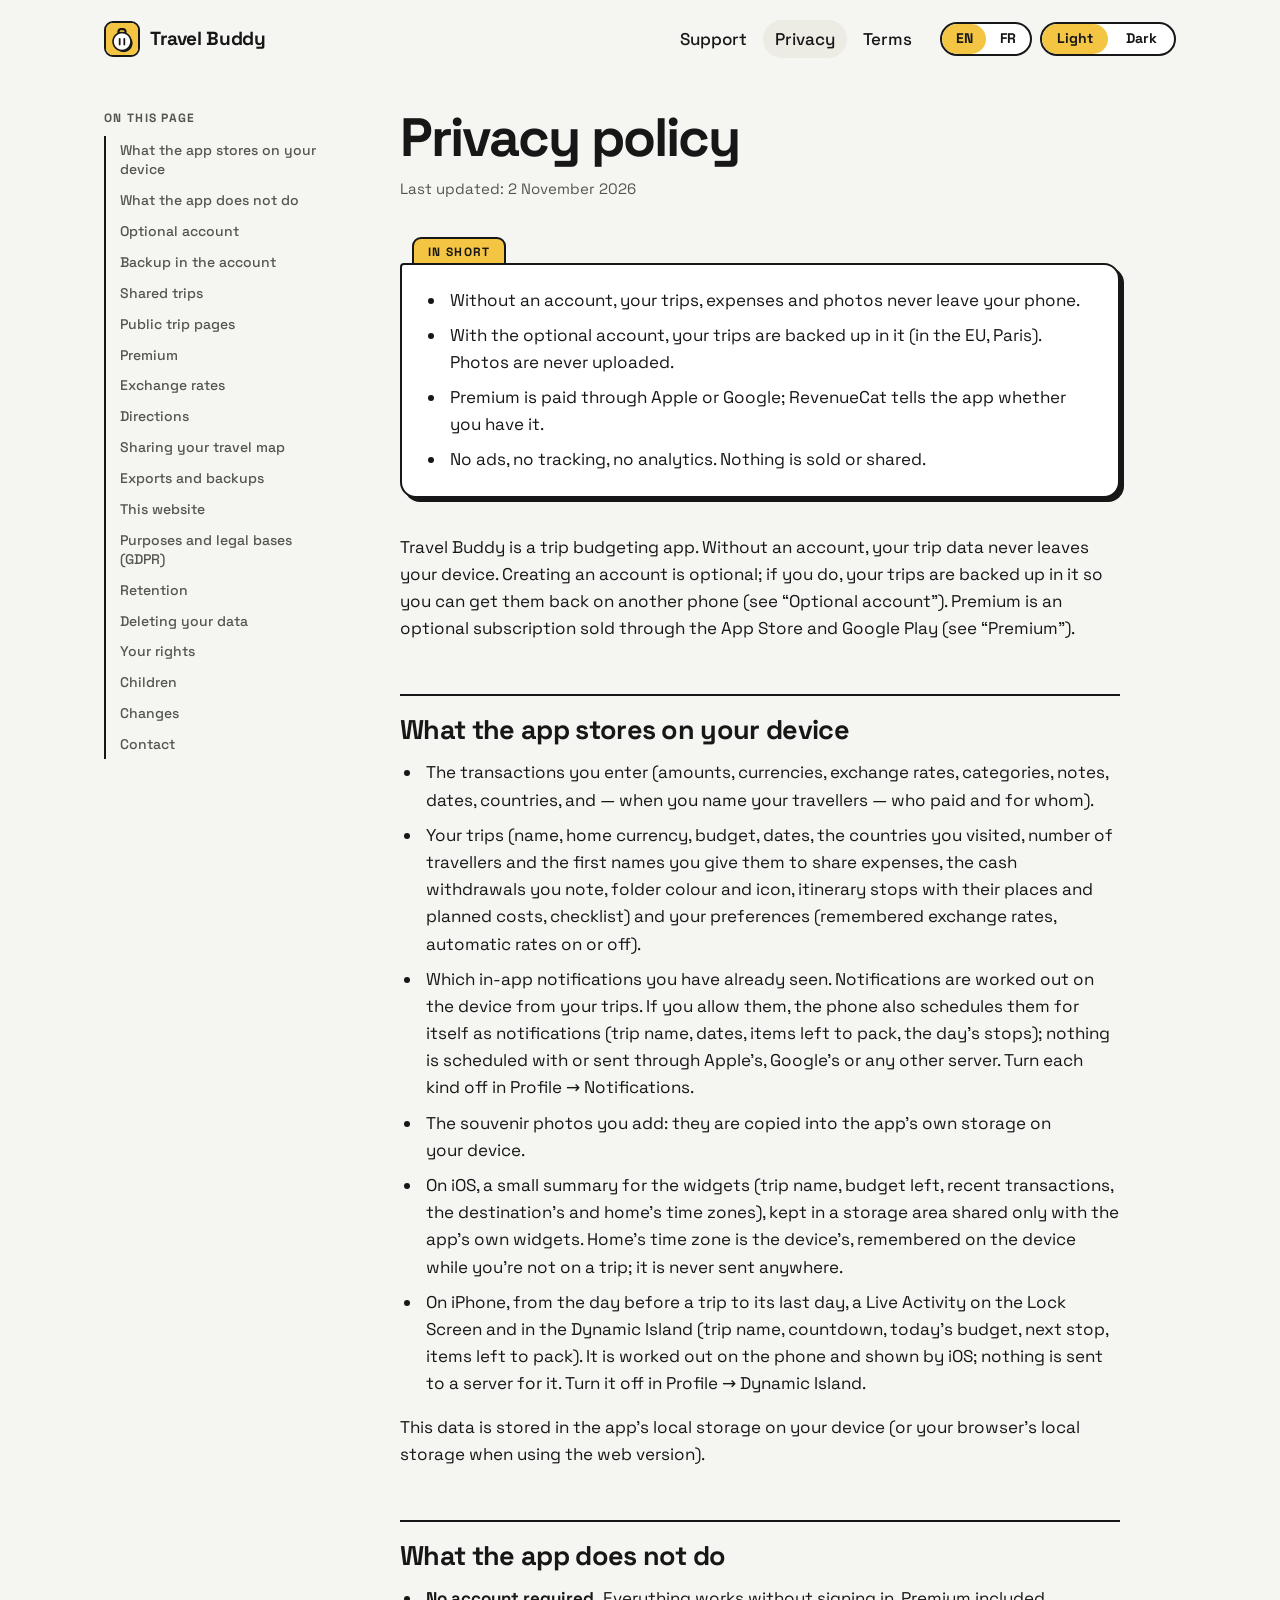
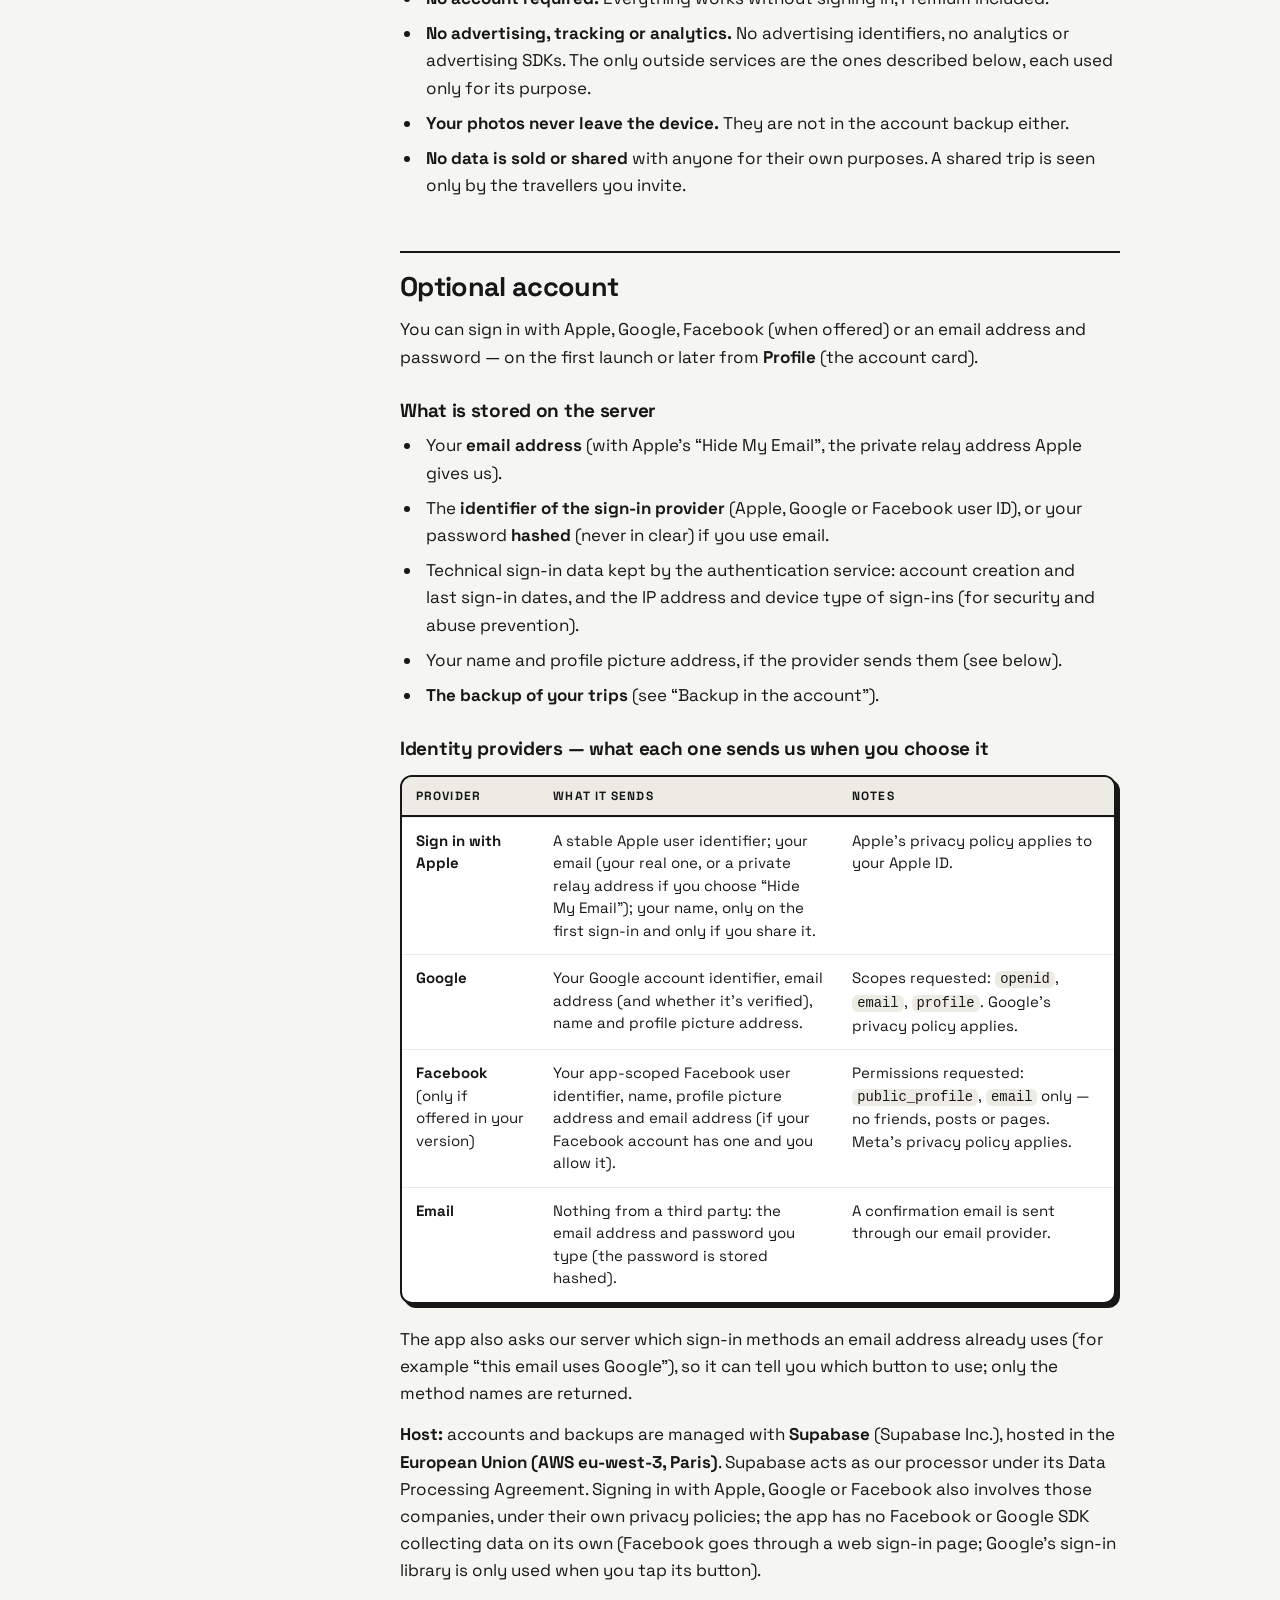
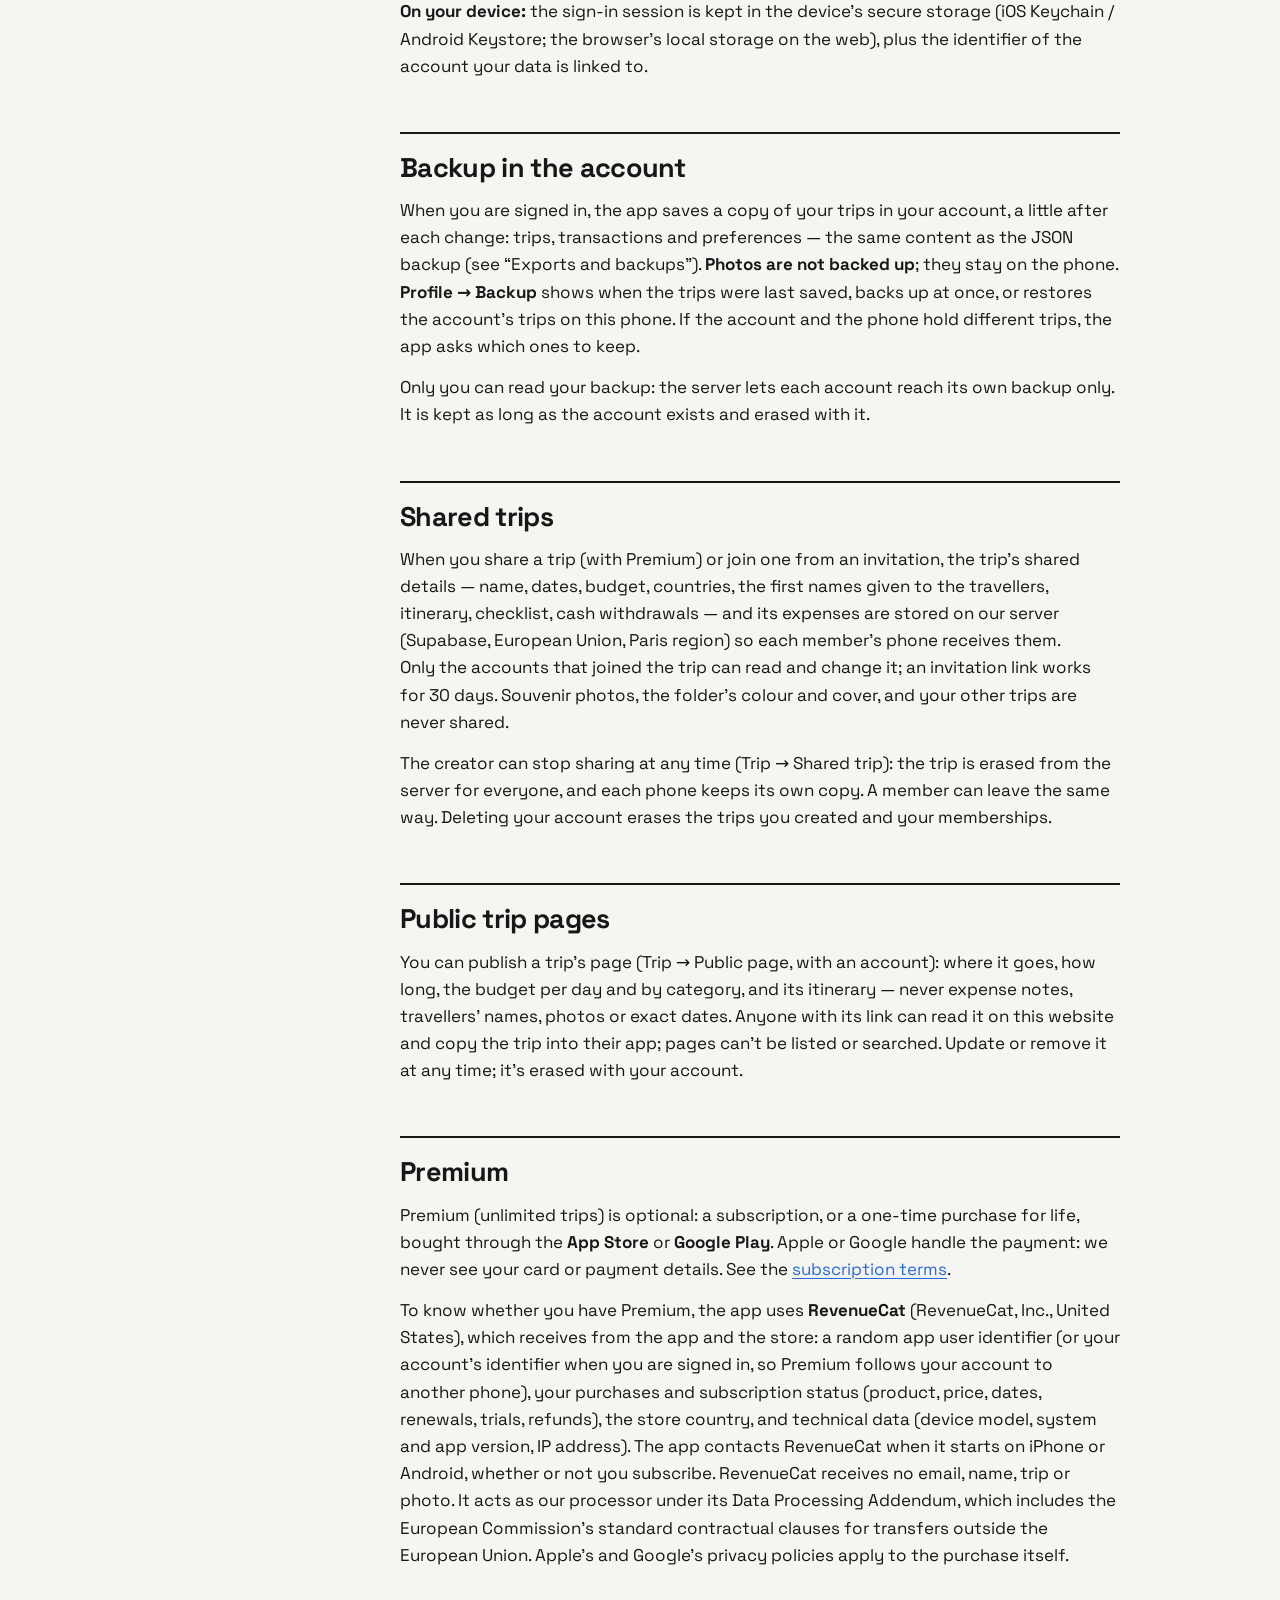
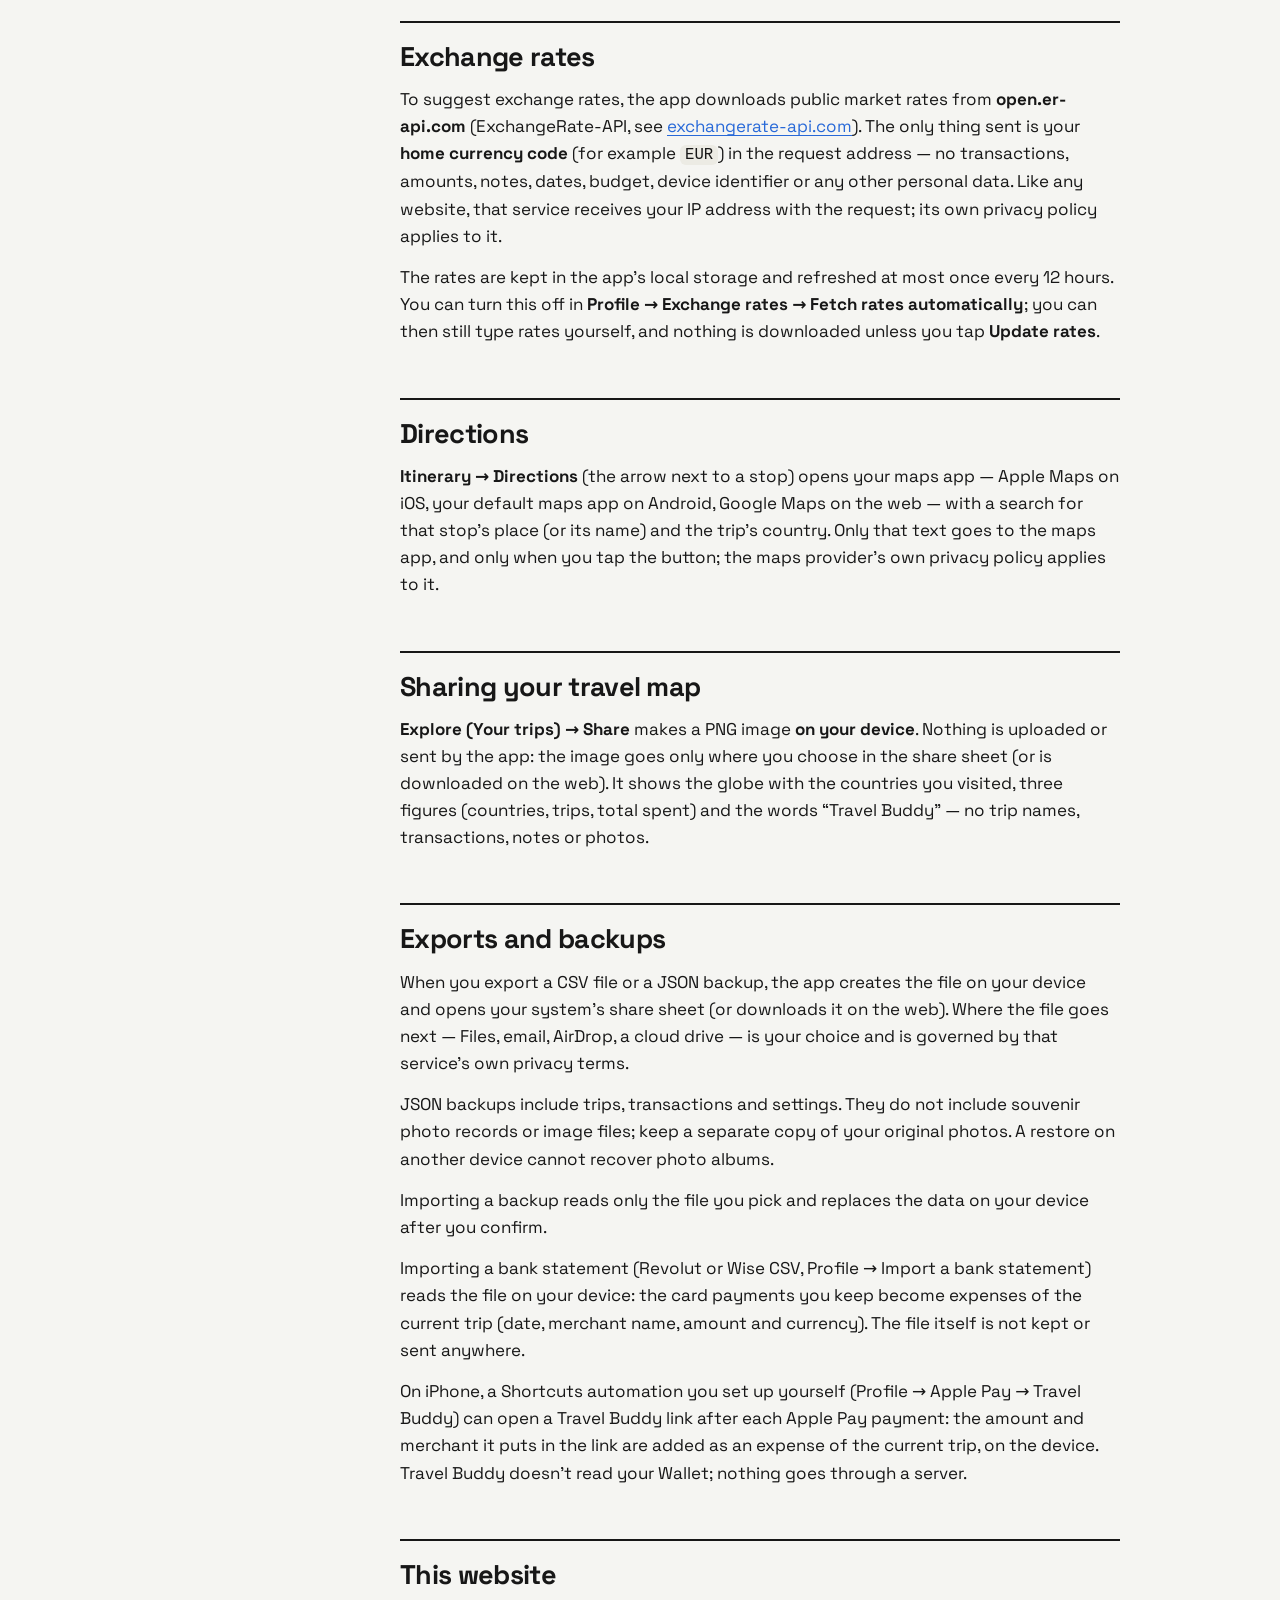
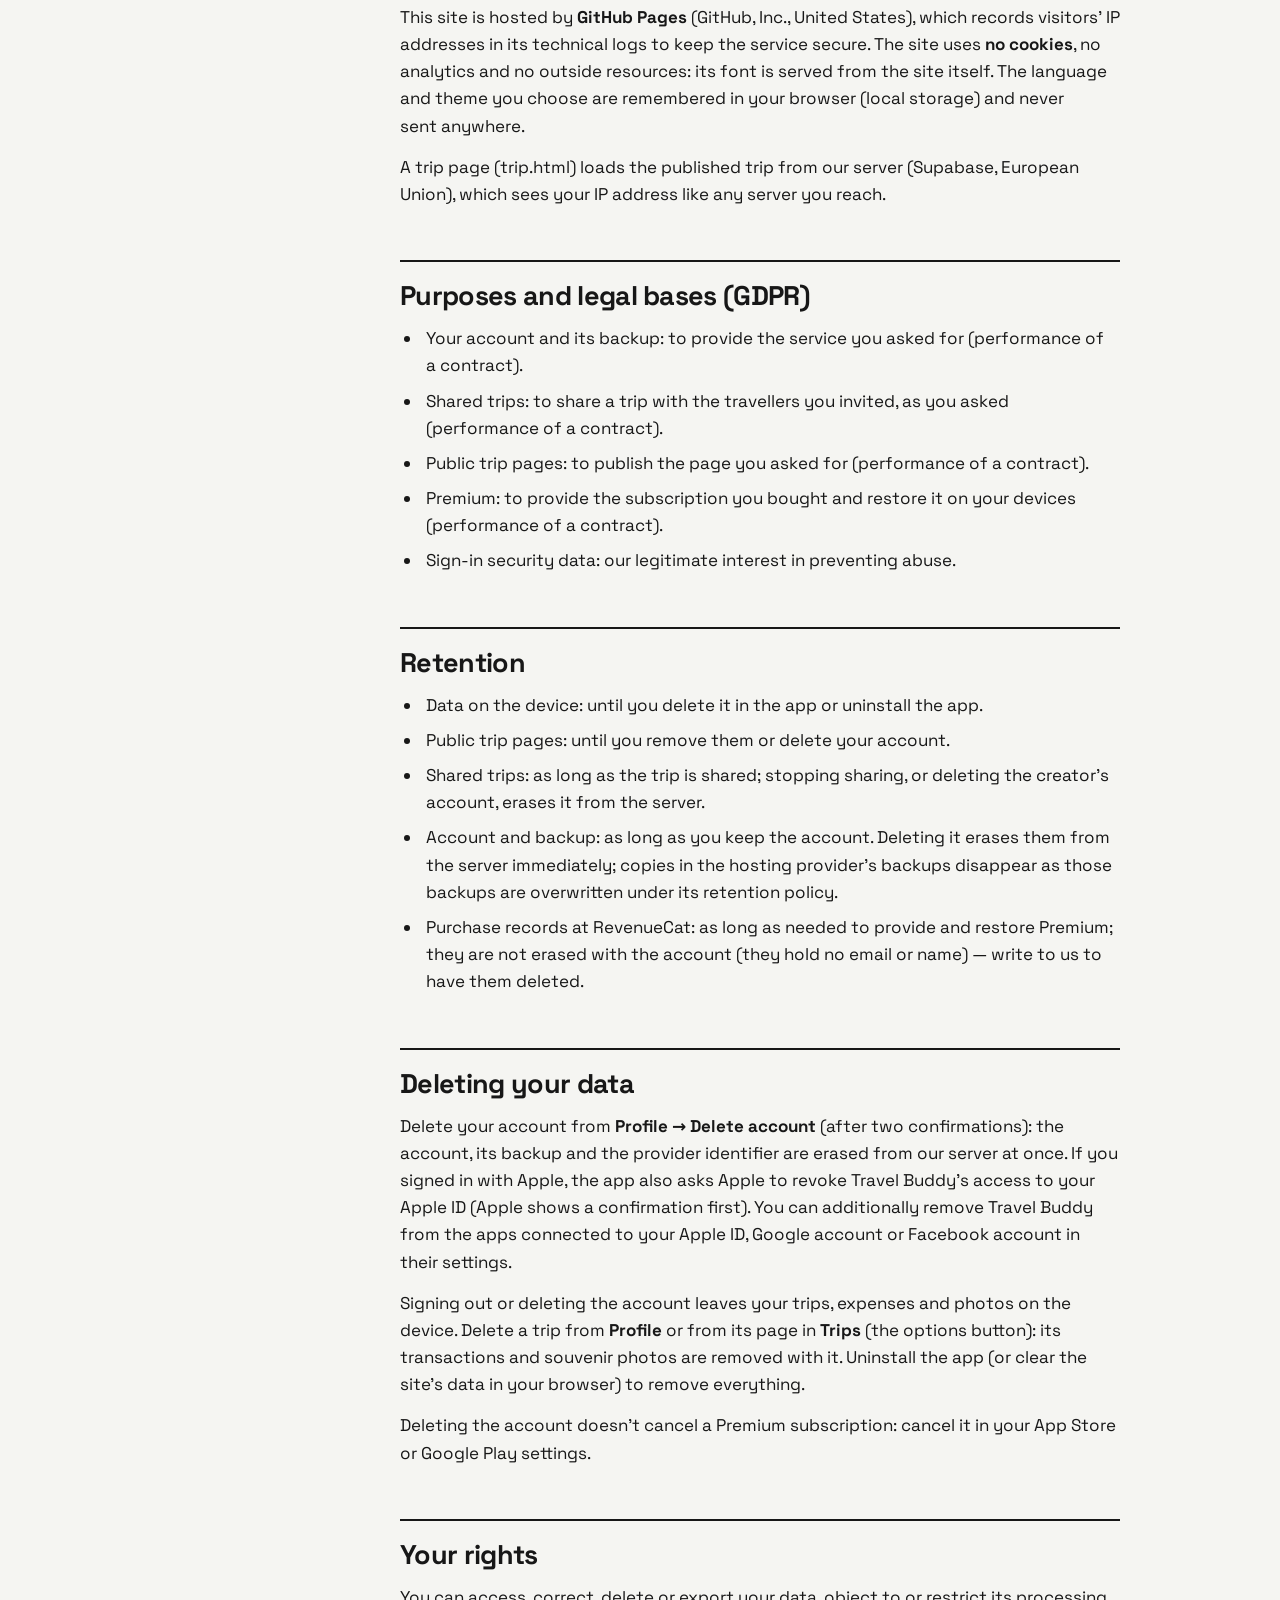
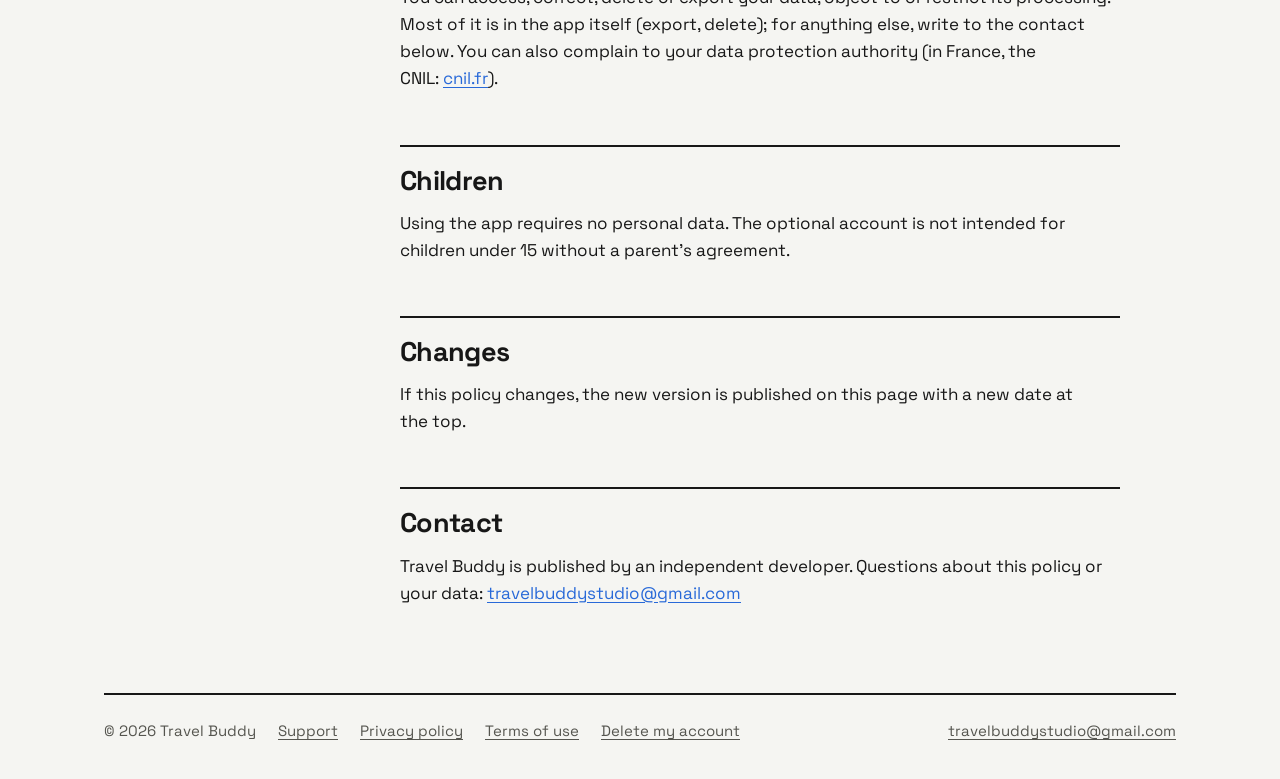
==== privacy.html @ 828b753a "Travel Buddy's public site Co-Authored-By: Claude Opus 5.5 <noreply@anthropic.com>" ====
<!doctype html>
<html lang="en" class="no-js" data-lang="en" data-title-en="Privacy policy — Travel Buddy" data-title-fr="Politique de confidentialité — Travel Buddy">
  <head>
    <meta charset="utf-8" />
    <meta name="viewport" content="width=device-width, initial-scale=1" />
    <title>Privacy policy — Travel Buddy</title>
    <meta name="description" content="What Travel Buddy stores, what leaves your phone and why, and how to delete it." />
    <link rel="icon" type="image/png" href="assets/favicon.png" />
    <link rel="apple-touch-icon" href="assets/apple-touch-icon.png" />
    <link rel="stylesheet" href="assets/site.css" />
    <link rel="stylesheet" href="assets/legal.css" />
    <script src="assets/prefs.js"></script>
  </head>
  <body>
    <div class="wrap">
      <header class="top">
        <a class="brand" href="./"><img src="assets/icon-256.png" alt="" /><span>Travel Buddy</span></a>
        <nav class="nav" aria-label="Site">
          <a href="support.html"><span lang="en">Support</span><span lang="fr">Aide</span></a>
          <a href="privacy.html" aria-current="page"><span lang="en">Privacy</span><span lang="fr">Confidentialité</span></a>
          <a href="terms.html"><span lang="en">Terms</span><span lang="fr">Conditions</span></a>
        </nav>
        <div class="switches">
          <span class="switch switch-lang" role="group" aria-label="Language / Langue">
            <span class="thumb" aria-hidden="true"></span>
            <button type="button" data-set-lang="en" aria-pressed="true">EN</button>
            <button type="button" data-set-lang="fr" aria-pressed="false">FR</button>
          </span>
          <span class="switch switch-theme" role="group" aria-label="Theme / Thème">
            <span class="thumb" aria-hidden="true"></span>
            <button type="button" data-set-theme="light" aria-pressed="true"><span lang="en">Light</span><span lang="fr">Clair</span></button>
            <button type="button" data-set-theme="dark" aria-pressed="false"><span lang="en">Dark</span><span lang="fr">Sombre</span></button>
          </span>
        </div>
      </header>

      <main class="legal">
        <details class="toc" open>
          <summary><span lang="en">ON THIS PAGE</span><span lang="fr">SUR CETTE PAGE</span></summary>
          <nav lang="en" aria-label="On this page">
            <a href="#what-the-app-stores-on-your-device">What the app stores on your device</a>
            <a href="#what-the-app-does-not-do">What the app does not do</a>
            <a href="#optional-account">Optional account</a>
            <a href="#backup-in-the-account">Backup in the account</a>
            <a href="#shared-trips">Shared trips</a>
            <a href="#public-trip-pages">Public trip pages</a>
            <a href="#premium">Premium</a>
            <a href="#exchange-rates">Exchange rates</a>
            <a href="#directions">Directions</a>
            <a href="#sharing-your-travel-map">Sharing your travel map</a>
            <a href="#exports-and-backups">Exports and backups</a>
            <a href="#this-website">This website</a>
            <a href="#purposes-and-legal-bases-gdpr">Purposes and legal bases (GDPR)</a>
            <a href="#retention">Retention</a>
            <a href="#deleting-your-data">Deleting your data</a>
            <a href="#your-rights">Your rights</a>
            <a href="#children">Children</a>
            <a href="#changes">Changes</a>
            <a href="#contact">Contact</a>
          </nav>
          <nav lang="fr" aria-label="Sur cette page">
            <a href="#ce-que-l-app-conserve-sur-votre-appareil">Ce que l'app conserve sur votre appareil</a>
            <a href="#ce-que-l-app-ne-fait-pas">Ce que l'app ne fait pas</a>
            <a href="#compte-facultatif">Compte facultatif</a>
            <a href="#sauvegarde-dans-le-compte">Sauvegarde dans le compte</a>
            <a href="#voyages-partages">Voyages partagés</a>
            <a href="#pages-de-voyage-publiques">Pages de voyage publiques</a>
            <a href="#premium-fr">Premium</a>
            <a href="#taux-de-change">Taux de change</a>
            <a href="#itineraire-dans-plans">Itinéraire dans Plans</a>
            <a href="#partager-votre-carte-de-voyages">Partager votre carte de voyages</a>
            <a href="#exports-et-sauvegardes">Exports et sauvegardes</a>
            <a href="#ce-site">Ce site</a>
            <a href="#finalites-et-bases-legales-rgpd">Finalités et bases légales (RGPD)</a>
            <a href="#durees-de-conservation">Durées de conservation</a>
            <a href="#supprimer-vos-donnees">Supprimer vos données</a>
            <a href="#vos-droits">Vos droits</a>
            <a href="#enfants">Enfants</a>
            <a href="#modifications">Modifications</a>
            <a href="#contact-fr">Contact</a>
          </nav>
        </details>
        <script>
          // Narrow screens: the contents start folded above the text.
          if (matchMedia('(max-width: 903px)').matches) document.querySelector('details.toc').open = false;
        </script>
        <div class="legal-body">
        <article lang="en">
          <h1>Privacy policy</h1>
          <p class="updated">Last updated: 2 November 2026</p>

          <div class="tabbed">
            <div class="tab">IN SHORT</div>
            <ul>
              <li>Without an account, your trips, expenses and photos never leave your phone.</li>
              <li>With the optional account, your trips are backed up in it (in the EU, Paris). Photos are never uploaded.</li>
              <li>Premium is paid through Apple or Google; RevenueCat tells the app whether you have it.</li>
              <li>No ads, no tracking, no analytics. Nothing is sold or shared.</li>
            </ul>
          </div>

          <p>Travel Buddy is a trip budgeting app. Without an account, your trip data never leaves your device. Creating an account is optional; if you do, your trips are backed up in it so you can get them back on another phone (see “Optional account”). Premium is an optional subscription sold through the App Store and Google Play (see “Premium”).</p>

          <h2 id="what-the-app-stores-on-your-device">What the app stores on your device</h2>
          <ul>
            <li>The transactions you enter (amounts, currencies, exchange rates, categories, notes, dates, countries, and — when you name your travellers — who paid and for whom).</li>
            <li>Your trips (name, home currency, budget, dates, the countries you visited, number of travellers and the first names you give them to share expenses, the cash withdrawals you note, folder colour and icon, itinerary stops with their places and planned costs, checklist) and your preferences (remembered exchange rates, automatic rates on or off).</li>
            <li>Which in-app notifications you have already seen. Notifications are worked out on the device from your trips. If you allow them, the phone also schedules them for itself as notifications (trip name, dates, items left to pack, the day’s stops); nothing is scheduled with or sent through Apple’s, Google’s or any other server. Turn each kind off in Profile → Notifications.</li>
            <li>The souvenir photos you add: they are copied into the app's own storage on your device.</li>
            <li>On iOS, a small summary for the widgets (trip name, budget left, recent transactions, the destination's and home's time zones), kept in a storage area shared only with the app's own widgets. Home's time zone is the device's, remembered on the device while you're not on a trip; it is never sent anywhere.</li>
            <li>On iPhone, from the day before a trip to its last day, a Live Activity on the Lock Screen and in the Dynamic Island (trip name, countdown, today’s budget, next stop, items left to pack). It is worked out on the phone and shown by iOS; nothing is sent to a server for it. Turn it off in Profile → Dynamic Island.</li>
          </ul>
          <p>This data is stored in the app's local storage on your device (or your browser's local storage when using the web version).</p>

          <h2 id="what-the-app-does-not-do">What the app does not do</h2>
          <ul>
            <li><strong>No account required.</strong> Everything works without signing in, Premium included.</li>
            <li><strong>No advertising, tracking or analytics.</strong> No advertising identifiers, no analytics or advertising SDKs. The only outside services are the ones described below, each used only for its purpose.</li>
            <li><strong>Your photos never leave the device.</strong> They are not in the account backup either.</li>
            <li><strong>No data is sold or shared</strong> with anyone for their own purposes. A shared trip is seen only by the travellers you invite.</li>
          </ul>

          <h2 id="optional-account">Optional account</h2>
          <p>You can sign in with Apple, Google, Facebook (when offered) or an email address and password — on the first launch or later from <strong>Profile</strong> (the account card).</p>
          <h3>What is stored on the server</h3>
          <ul>
            <li>Your <strong>email address</strong> (with Apple's “Hide My Email”, the private relay address Apple gives us).</li>
            <li>The <strong>identifier of the sign-in provider</strong> (Apple, Google or Facebook user ID), or your password <strong>hashed</strong> (never in clear) if you use email.</li>
            <li>Technical sign-in data kept by the authentication service: account creation and last sign-in dates, and the IP address and device type of sign-ins (for security and abuse prevention).</li>
            <li>Your name and profile picture address, if the provider sends them (see below).</li>
            <li><strong>The backup of your trips</strong> (see “Backup in the account”).</li>
          </ul>
          <h3>Identity providers — what each one sends us when you choose it</h3>
          <div class="table-scroll">
            <table>
              <thead>
                <tr><th>Provider</th><th>What it sends</th><th>Notes</th></tr>
              </thead>
              <tbody>
                <tr><td><strong>Sign in with Apple</strong></td><td>A stable Apple user identifier; your email (your real one, or a private relay address if you choose “Hide My Email”); your name, only on the first sign-in and only if you share it.</td><td>Apple's privacy policy applies to your Apple ID.</td></tr>
                <tr><td><strong>Google</strong></td><td>Your Google account identifier, email address (and whether it's verified), name and profile picture address.</td><td>Scopes requested: <code>openid</code>, <code>email</code>, <code>profile</code>. Google's privacy policy applies.</td></tr>
                <tr><td><strong>Facebook</strong> (only if offered in your version)</td><td>Your app-scoped Facebook user identifier, name, profile picture address and email address (if your Facebook account has one and you allow it).</td><td>Permissions requested: <code>public_profile</code>, <code>email</code> only — no friends, posts or pages. Meta's privacy policy applies.</td></tr>
                <tr><td><strong>Email</strong></td><td>Nothing from a third party: the email address and password you type (the password is stored hashed).</td><td>A confirmation email is sent through our email provider.</td></tr>
              </tbody>
            </table>
          </div>
          <p>The app also asks our server which sign-in methods an email address already uses (for example “this email uses Google”), so it can tell you which button to use; only the method names are returned.</p>
          <p><strong>Host:</strong> accounts and backups are managed with <strong>Supabase</strong> (Supabase Inc.), hosted in the <strong>European Union (AWS eu-west-3, Paris)</strong>. Supabase acts as our processor under its Data Processing Agreement. Signing in with Apple, Google or Facebook also involves those companies, under their own privacy policies; the app has no Facebook or Google SDK collecting data on its own (Facebook goes through a web sign-in page; Google's sign-in library is only used when you tap its button).</p>
          <p><strong>On your device:</strong> the sign-in session is kept in the device's secure storage (iOS Keychain / Android Keystore; the browser's local storage on the web), plus the identifier of the account your data is linked to.</p>

          <h2 id="backup-in-the-account">Backup in the account</h2>
          <p>When you are signed in, the app saves a copy of your trips in your account, a little after each change: trips, transactions and preferences — the same content as the JSON backup (see “Exports and backups”). <strong>Photos are not backed up</strong>; they stay on the phone. <strong>Profile → Backup</strong> shows when the trips were last saved, backs up at once, or restores the account's trips on this phone. If the account and the phone hold different trips, the app asks which ones to keep.</p>
          <p>Only you can read your backup: the server lets each account reach its own backup only. It is kept as long as the account exists and erased with it.</p>

          <h2 id="shared-trips">Shared trips</h2>
          <p>When you share a trip (with Premium) or join one from an invitation, the trip’s shared details — name, dates, budget, countries, the first names given to the travellers, itinerary, checklist, cash withdrawals — and its expenses are stored on our server (Supabase, European Union, Paris region) so each member’s phone receives them. Only the accounts that joined the trip can read and change it; an invitation link works for 30 days. Souvenir photos, the folder’s colour and cover, and your other trips are never shared.</p>
          <p>The creator can stop sharing at any time (Trip → Shared trip): the trip is erased from the server for everyone, and each phone keeps its own copy. A member can leave the same way. Deleting your account erases the trips you created and your memberships.</p>

          <h2 id="public-trip-pages">Public trip pages</h2>
          <p>You can publish a trip’s page (Trip → Public page, with an account): where it goes, how long, the budget per day and by category, and its itinerary — never expense notes, travellers’ names, photos or exact dates. Anyone with its link can read it on this website and copy the trip into their app; pages can’t be listed or searched. Update or remove it at any time; it’s erased with your account.</p>

          <h2 id="premium">Premium</h2>
          <p>Premium (unlimited trips) is optional: a subscription, or a one-time purchase for life, bought through the <strong>App Store</strong> or <strong>Google Play</strong>. Apple or Google handle the payment: we never see your card or payment details. See the <a href="terms.html">subscription terms</a>.</p>
          <p>To know whether you have Premium, the app uses <strong>RevenueCat</strong> (RevenueCat, Inc., United States), which receives from the app and the store: a random app user identifier (or your account's identifier when you are signed in, so Premium follows your account to another phone), your purchases and subscription status (product, price, dates, renewals, trials, refunds), the store country, and technical data (device model, system and app version, IP address). The app contacts RevenueCat when it starts on iPhone or Android, whether or not you subscribe. RevenueCat receives no email, name, trip or photo. It acts as our processor under its Data Processing Addendum, which includes the European Commission's standard contractual clauses for transfers outside the European Union. Apple's and Google's privacy policies apply to the purchase itself.</p>

          <h2 id="exchange-rates">Exchange rates</h2>
          <p>To suggest exchange rates, the app downloads public market rates from <strong>open.er-api.com</strong> (ExchangeRate-API, see <a href="https://www.exchangerate-api.com">exchangerate-api.com</a>). The only thing sent is your <strong>home currency code</strong> (for example <code>EUR</code>) in the request address — no transactions, amounts, notes, dates, budget, device identifier or any other personal data. Like any website, that service receives your IP address with the request; its own privacy policy applies to it.</p>
          <p>The rates are kept in the app's local storage and refreshed at most once every 12 hours. You can turn this off in <strong>Profile → Exchange rates → Fetch rates automatically</strong>; you can then still type rates yourself, and nothing is downloaded unless you tap <strong>Update rates</strong>.</p>

          <h2 id="directions">Directions</h2>
          <p><strong>Itinerary → Directions</strong> (the arrow next to a stop) opens your maps app — Apple Maps on iOS, your default maps app on Android, Google Maps on the web — with a search for that stop's place (or its name) and the trip's country. Only that text goes to the maps app, and only when you tap the button; the maps provider's own privacy policy applies to it.</p>

          <h2 id="sharing-your-travel-map">Sharing your travel map</h2>
          <p><strong>Explore (Your trips) → Share</strong> makes a PNG image <strong>on your device</strong>. Nothing is uploaded or sent by the app: the image goes only where you choose in the share sheet (or is downloaded on the web). It shows the globe with the countries you visited, three figures (countries, trips, total spent) and the words “Travel Buddy” — no trip names, transactions, notes or photos.</p>

          <h2 id="exports-and-backups">Exports and backups</h2>
          <p>When you export a CSV file or a JSON backup, the app creates the file on your device and opens your system's share sheet (or downloads it on the web). Where the file goes next — Files, email, AirDrop, a cloud drive — is your choice and is governed by that service's own privacy terms.</p>
          <p>JSON backups include trips, transactions and settings. They do not include souvenir photo records or image files; keep a separate copy of your original photos. A restore on another device cannot recover photo albums.</p>
          <p>Importing a backup reads only the file you pick and replaces the data on your device after you confirm.</p>
          <p>Importing a bank statement (Revolut or Wise CSV, Profile → Import a bank statement) reads the file on your device: the card payments you keep become expenses of the current trip (date, merchant name, amount and currency). The file itself is not kept or sent anywhere.</p>
          <p>On iPhone, a Shortcuts automation you set up yourself (Profile → Apple Pay → Travel Buddy) can open a Travel Buddy link after each Apple Pay payment: the amount and merchant it puts in the link are added as an expense of the current trip, on the device. Travel Buddy doesn’t read your Wallet; nothing goes through a server.</p>

          <h2 id="this-website">This website</h2>
          <p>This site is hosted by <strong>GitHub Pages</strong> (GitHub, Inc., United States), which records visitors’ IP addresses in its technical logs to keep the service secure. The site uses <strong>no cookies</strong>, no analytics and no outside resources: its font is served from the site itself. The language and theme you choose are remembered in your browser (local storage) and never sent anywhere.</p>
          <p>A trip page (trip.html) loads the published trip from our server (Supabase, European Union), which sees your IP address like any server you reach.</p>

          <h2 id="purposes-and-legal-bases-gdpr">Purposes and legal bases (GDPR)</h2>
          <ul>
            <li>Your account and its backup: to provide the service you asked for (performance of a contract).</li>
            <li>Shared trips: to share a trip with the travellers you invited, as you asked (performance of a contract).</li>
            <li>Public trip pages: to publish the page you asked for (performance of a contract).</li>
            <li>Premium: to provide the subscription you bought and restore it on your devices (performance of a contract).</li>
            <li>Sign-in security data: our legitimate interest in preventing abuse.</li>
          </ul>

          <h2 id="retention">Retention</h2>
          <ul>
            <li>Data on the device: until you delete it in the app or uninstall the app.</li>
            <li>Public trip pages: until you remove them or delete your account.</li>
            <li>Shared trips: as long as the trip is shared; stopping sharing, or deleting the creator’s account, erases it from the server.</li>
            <li>Account and backup: as long as you keep the account. Deleting it erases them from the server immediately; copies in the hosting provider's backups disappear as those backups are overwritten under its retention policy.</li>
            <li>Purchase records at RevenueCat: as long as needed to provide and restore Premium; they are not erased with the account (they hold no email or name) — write to us to have them deleted.</li>
          </ul>

          <h2 id="deleting-your-data">Deleting your data</h2>
          <p>Delete your account from <strong>Profile → Delete account</strong> (after two confirmations): the account, its backup and the provider identifier are erased from our server at once. If you signed in with Apple, the app also asks Apple to revoke Travel Buddy's access to your Apple ID (Apple shows a confirmation first). You can additionally remove Travel Buddy from the apps connected to your Apple ID, Google account or Facebook account in their settings.</p>
          <p>Signing out or deleting the account leaves your trips, expenses and photos on the device. Delete a trip from <strong>Profile</strong> or from its page in <strong>Trips</strong> (the options button): its transactions and souvenir photos are removed with it. Uninstall the app (or clear the site's data in your browser) to remove everything.</p>
          <p>Deleting the account doesn't cancel a Premium subscription: cancel it in your App Store or Google Play settings.</p>

          <h2 id="your-rights">Your rights</h2>
          <p>You can access, correct, delete or export your data, object to or restrict its processing. Most of it is in the app itself (export, delete); for anything else, write to the contact below. You can also complain to your data protection authority (in France, the CNIL: <a href="https://www.cnil.fr">cnil.fr</a>).</p>

          <h2 id="children">Children</h2>
          <p>Using the app requires no personal data. The optional account is not intended for children under 15 without a parent's agreement.</p>

          <h2 id="changes">Changes</h2>
          <p>If this policy changes, the new version is published on this page with a new date at the top.</p>

          <h2 id="contact">Contact</h2>
          <p>Travel Buddy is published by an independent developer. Questions about this policy or your data: <a href="mailto:travelbuddystudio@gmail.com">travelbuddystudio@gmail.com</a></p>
        </article>

        <article lang="fr">
          <h1>Politique de confidentialité</h1>
          <p class="updated">Dernière mise à jour : 2 novembre 2026</p>

          <div class="tabbed">
            <div class="tab">EN BREF</div>
            <ul>
              <li>Sans compte, vos voyages, dépenses et photos ne quittent jamais votre téléphone.</li>
              <li>Avec le compte facultatif, vos voyages y sont sauvegardés (dans l'UE, à Paris). Les photos ne sont jamais envoyées.</li>
              <li>Premium se paie via Apple ou Google ; RevenueCat indique à l'app si vous l'avez.</li>
              <li>Ni publicité, ni pistage, ni statistiques. Rien n'est vendu ni partagé.</li>
            </ul>
          </div>

          <p>Travel Buddy est une app de budget de voyage. Sans compte, les données de vos voyages ne quittent jamais votre appareil. Créer un compte est facultatif ; si vous le faites, vos voyages y sont sauvegardés pour que vous puissiez les retrouver sur un autre téléphone (voir « Compte facultatif »). Premium est un abonnement facultatif vendu sur l'App Store et Google Play (voir « Premium »).</p>

          <h2 id="ce-que-l-app-conserve-sur-votre-appareil">Ce que l'app conserve sur votre appareil</h2>
          <ul>
            <li>Les transactions que vous saisissez (montants, devises, taux de change, catégories, notes, dates, pays et — si vous nommez vos voyageurs — qui a payé et pour qui).</li>
            <li>Vos voyages (nom, devise de référence, budget, dates, pays visités, nombre de voyageurs et les prénoms que vous leur donnez pour partager les dépenses, les retraits d’espèces que vous notez, couleur et icône du dossier, étapes de l'itinéraire avec leurs lieux et coûts prévus, checklist) et vos préférences (taux de change mémorisés, taux automatiques activés ou non).</li>
            <li>Les notifications de l'app que vous avez déjà vues. Elles sont calculées sur l'appareil à partir de vos voyages. Si vous les autorisez, le téléphone les programme aussi lui-même en notifications (nom du voyage, dates, choses à emporter, étapes du jour) ; rien n'est programmé auprès des serveurs d'Apple, de Google ou d'un autre, ni envoyé par eux. Désactivez chaque type dans Profil → Notifications.</li>
            <li>Les photos souvenirs que vous ajoutez : elles sont copiées dans le stockage propre à l'app, sur votre appareil.</li>
            <li>Sur iOS, un petit résumé pour les widgets (nom du voyage, budget restant, dernières transactions, fuseaux horaires de la destination et de chez vous), gardé dans un espace partagé uniquement avec les widgets de l'app. Le fuseau de chez vous est celui de l'appareil, mémorisé sur l'appareil quand vous n'êtes pas en voyage ; il n'est jamais envoyé nulle part.</li>
            <li>Sur iPhone, de la veille d’un voyage à son dernier jour, une activité en direct sur l’écran verrouillé et dans la Dynamic Island (nom du voyage, compte à rebours, budget du jour, prochaine étape, choses à emporter). Elle est calculée sur le téléphone et affichée par iOS ; rien n’est envoyé à un serveur pour elle. Désactivez-la dans Profil → Dynamic Island.</li>
          </ul>
          <p>Ces données sont conservées dans le stockage local de l'app sur votre appareil (ou celui de votre navigateur avec la version web).</p>

          <h2 id="ce-que-l-app-ne-fait-pas">Ce que l'app ne fait pas</h2>
          <ul>
            <li><strong>Aucun compte n'est obligatoire.</strong> Tout fonctionne sans connexion, Premium compris.</li>
            <li><strong>Ni publicité, ni pistage, ni statistiques.</strong> Aucun identifiant publicitaire, aucun SDK de statistiques ou de publicité. Les seuls services extérieurs sont ceux décrits ci-dessous, chacun utilisé uniquement pour son objet.</li>
            <li><strong>Vos photos ne quittent jamais l'appareil.</strong> Elles ne sont pas non plus dans la sauvegarde du compte.</li>
            <li><strong>Aucune donnée n'est vendue ni partagée</strong> avec qui que ce soit pour ses propres fins. Un voyage partagé n’est vu que par les voyageurs que vous invitez.</li>
          </ul>

          <h2 id="compte-facultatif">Compte facultatif</h2>
          <p>Vous pouvez vous connecter avec Apple, Google, Facebook (quand il est proposé) ou une adresse e-mail et un mot de passe — au premier lancement ou plus tard depuis le <strong>Profil</strong> (la carte du compte).</p>
          <h3>Ce qui est conservé sur le serveur</h3>
          <ul>
            <li>Votre <strong>adresse e-mail</strong> (avec « Masquer mon adresse e-mail » d'Apple, l'adresse relais privée qu'Apple nous transmet).</li>
            <li>L'<strong>identifiant du fournisseur de connexion</strong> (identifiant Apple, Google ou Facebook), ou votre mot de passe <strong>haché</strong> (jamais en clair) si vous utilisez l'e-mail.</li>
            <li>Les données techniques de connexion gardées par le service d'authentification : dates de création du compte et de dernière connexion, adresse IP et type d'appareil des connexions (pour la sécurité et la prévention des abus).</li>
            <li>Votre nom et l'adresse de votre photo de profil, si le fournisseur les transmet (voir ci-dessous).</li>
            <li><strong>La sauvegarde de vos voyages</strong> (voir « Sauvegarde dans le compte »).</li>
          </ul>
          <h3>Fournisseurs d'identité — ce que chacun nous transmet quand vous le choisissez</h3>
          <div class="table-scroll">
            <table>
              <thead>
                <tr><th>Fournisseur</th><th>Ce qu'il transmet</th><th>Remarques</th></tr>
              </thead>
              <tbody>
                <tr><td><strong>Se connecter avec Apple</strong></td><td>Un identifiant Apple stable ; votre e-mail (le vrai, ou une adresse relais privée si vous choisissez « Masquer mon adresse e-mail ») ; votre nom, seulement à la première connexion et seulement si vous le partagez.</td><td>La politique de confidentialité d'Apple s'applique à votre identifiant Apple.</td></tr>
                <tr><td><strong>Google</strong></td><td>L'identifiant de votre compte Google, votre adresse e-mail (et si elle est vérifiée), votre nom et l'adresse de votre photo de profil.</td><td>Autorisations demandées : <code>openid</code>, <code>email</code>, <code>profile</code>. La politique de confidentialité de Google s'applique.</td></tr>
                <tr><td><strong>Facebook</strong> (seulement s'il est proposé dans votre version)</td><td>Votre identifiant Facebook propre à l'app, votre nom, l'adresse de votre photo de profil et votre adresse e-mail (si votre compte Facebook en a une et que vous l'autorisez).</td><td>Autorisations demandées : <code>public_profile</code> et <code>email</code> uniquement — ni amis, ni publications, ni pages. La politique de confidentialité de Meta s'applique.</td></tr>
                <tr><td><strong>E-mail</strong></td><td>Rien d'un tiers : l'adresse e-mail et le mot de passe que vous tapez (le mot de passe est conservé haché).</td><td>Un e-mail de confirmation est envoyé par notre prestataire d'e-mail.</td></tr>
              </tbody>
            </table>
          </div>
          <p>L'app demande aussi à notre serveur quelles méthodes de connexion une adresse e-mail utilise déjà (par exemple « cet e-mail utilise Google »), pour vous indiquer le bon bouton ; seuls les noms des méthodes sont renvoyés.</p>
          <p><strong>Hébergement :</strong> les comptes et les sauvegardes sont gérés avec <strong>Supabase</strong> (Supabase Inc.), hébergé dans l'<strong>Union européenne (AWS eu-west-3, Paris)</strong>. Supabase agit comme notre sous-traitant, selon son accord de traitement des données. Se connecter avec Apple, Google ou Facebook fait aussi intervenir ces sociétés, selon leurs propres politiques de confidentialité ; l'app n'intègre aucun SDK Facebook ou Google qui collecterait des données de lui-même (Facebook passe par une page de connexion web ; la bibliothèque de connexion Google ne sert que quand vous touchez son bouton).</p>
          <p><strong>Sur votre appareil :</strong> la session de connexion est gardée dans le stockage sécurisé de l'appareil (trousseau iOS / Android Keystore ; le stockage local du navigateur sur le web), ainsi que l'identifiant du compte auquel vos données sont liées.</p>

          <h2 id="sauvegarde-dans-le-compte">Sauvegarde dans le compte</h2>
          <p>Quand vous êtes connecté, l'app enregistre une copie de vos voyages dans votre compte, peu après chaque modification : voyages, transactions et préférences — le même contenu que la sauvegarde JSON (voir « Exports et sauvegardes »). <strong>Les photos ne sont pas sauvegardées</strong> ; elles restent sur le téléphone. <strong>Profil → Sauvegarde</strong> indique quand les voyages ont été enregistrés pour la dernière fois, sauvegarde tout de suite, ou restaure sur ce téléphone les voyages du compte. Si le compte et le téléphone ne contiennent pas les mêmes voyages, l'app vous demande lesquels garder.</p>
          <p>Vous seul pouvez lire votre sauvegarde : le serveur ne laisse chaque compte accéder qu'à la sienne. Elle est conservée tant que le compte existe et effacée avec lui.</p>

          <h2 id="voyages-partages">Voyages partagés</h2>
          <p>Quand vous partagez un voyage (avec Premium) ou en rejoignez un depuis une invitation, les informations partagées du voyage — nom, dates, budget, pays, prénoms donnés aux voyageurs, itinéraire, checklist, retraits d’espèces — et ses dépenses sont enregistrées sur notre serveur (Supabase, Union européenne, région de Paris) pour que le téléphone de chaque membre les reçoive. Seuls les comptes qui ont rejoint le voyage peuvent le lire et le modifier ; un lien d’invitation est valable 30 jours. Les photos souvenirs, la couleur et la couverture du dossier, et vos autres voyages ne sont jamais partagés.</p>
          <p>Le créateur peut arrêter le partage à tout moment (Voyage → Voyage partagé) : le voyage est effacé du serveur pour tout le monde, et chaque téléphone garde sa copie. Un membre peut le quitter de la même façon. Supprimer votre compte efface les voyages que vous avez créés et vos adhésions.</p>

          <h2 id="pages-de-voyage-publiques">Pages de voyage publiques</h2>
          <p>Vous pouvez publier la page d’un voyage (Voyage → Page web du voyage, avec un compte) : où il va, sa durée, le budget par jour et par catégorie, et son itinéraire — jamais les notes de dépenses, les prénoms des voyageurs, les photos ni les dates exactes. Toute personne qui a le lien peut la lire sur ce site et copier le voyage dans son app ; les pages ne peuvent être ni listées ni recherchées. Mettez-la à jour ou retirez-la à tout moment ; elle est effacée avec votre compte.</p>

          <h2 id="premium-fr">Premium</h2>
          <p>Premium (voyages sans limite) est facultatif : un abonnement, ou un achat unique à vie, acheté sur l'<strong>App Store</strong> ou <strong>Google Play</strong>. Apple ou Google gèrent le paiement : nous ne voyons jamais votre carte ni vos informations de paiement. Voir les <a href="terms.html">conditions de l'abonnement</a>.</p>
          <p>Pour savoir si vous avez Premium, l'app utilise <strong>RevenueCat</strong> (RevenueCat, Inc., États-Unis), qui reçoit de l'app et du store : un identifiant d'utilisateur aléatoire (ou l'identifiant de votre compte quand vous êtes connecté, pour que Premium suive votre compte sur un autre téléphone), vos achats et l'état de votre abonnement (produit, prix, dates, renouvellements, essais, remboursements), le pays du store et des données techniques (modèle d'appareil, version du système et de l'app, adresse IP). L'app contacte RevenueCat à son démarrage sur iPhone ou Android, que vous soyez abonné ou non. RevenueCat ne reçoit ni e-mail, ni nom, ni voyage, ni photo. Il agit comme notre sous-traitant, selon son avenant relatif au traitement des données, qui comprend les clauses contractuelles types de la Commission européenne pour les transferts hors de l'Union européenne. Les politiques de confidentialité d'Apple et de Google s'appliquent à l'achat lui-même.</p>

          <h2 id="taux-de-change">Taux de change</h2>
          <p>Pour proposer des taux de change, l'app télécharge les taux publics du marché depuis <strong>open.er-api.com</strong> (ExchangeRate-API, voir <a href="https://www.exchangerate-api.com">exchangerate-api.com</a>). La seule chose envoyée est le <strong>code de votre devise de référence</strong> (par exemple <code>EUR</code>) dans l'adresse de la requête — aucune transaction, aucun montant, note, date, budget, identifiant d'appareil ni autre donnée personnelle. Comme tout site web, ce service reçoit votre adresse IP avec la requête ; sa propre politique de confidentialité s'y applique.</p>
          <p>Les taux sont gardés dans le stockage local de l'app et mis à jour au plus une fois toutes les 12 heures. Vous pouvez désactiver cela dans <strong>Profil → Taux de change → Récupérer les taux automatiquement</strong> ; vous pouvez alors toujours taper les taux vous-même, et rien n'est téléchargé tant que vous ne touchez pas <strong>Mettre à jour les taux</strong>.</p>

          <h2 id="itineraire-dans-plans">Itinéraire dans Plans</h2>
          <p><strong>Itinéraire → Itinéraire vers</strong> (la flèche à côté d'une étape) ouvre votre app de cartes — Plans sur iOS, votre app de cartes par défaut sur Android, Google Maps sur le web — avec une recherche du lieu de cette étape (ou de son nom) et du pays du voyage. Seul ce texte part vers l'app de cartes, et seulement quand vous touchez le bouton ; la politique de confidentialité du fournisseur de cartes s'y applique.</p>

          <h2 id="partager-votre-carte-de-voyages">Partager votre carte de voyages</h2>
          <p><strong>Explorer (Vos voyages) → Partager</strong> crée une image PNG <strong>sur votre appareil</strong>. L'app n'envoie rien : l'image va seulement là où vous le choisissez dans la feuille de partage (ou est téléchargée sur le web). Elle montre le globe avec les pays visités, trois chiffres (pays, voyages, total dépensé) et les mots « Travel Buddy » — ni noms de voyages, ni transactions, ni notes, ni photos.</p>

          <h2 id="exports-et-sauvegardes">Exports et sauvegardes</h2>
          <p>Quand vous exportez un fichier CSV ou une sauvegarde JSON, l'app crée le fichier sur votre appareil et ouvre la feuille de partage du système (ou le télécharge sur le web). Là où le fichier va ensuite — Fichiers, e-mail, AirDrop, un cloud — relève de votre choix et des conditions de confidentialité de ce service.</p>
          <p>Les sauvegardes JSON contiennent les voyages, les transactions et les réglages. Elles ne contiennent ni les fiches des photos souvenirs ni les images ; gardez une copie séparée de vos photos originales. Une restauration sur un autre appareil ne peut pas récupérer les albums photo.</p>
          <p>Importer une sauvegarde ne lit que le fichier que vous choisissez et remplace les données de votre appareil après votre confirmation.</p>
          <p>Importer un relevé bancaire (CSV Revolut ou Wise, Profil → Importer un relevé bancaire) lit le fichier sur votre appareil : les paiements par carte que vous gardez deviennent des dépenses du voyage en cours (date, nom du commerçant, montant et devise). Le fichier lui-même n’est ni conservé ni envoyé.</p>
          <p>Sur iPhone, une automatisation Raccourcis que vous créez vous-même (Profil → Apple Pay → Travel Buddy) peut ouvrir un lien Travel Buddy après chaque paiement Apple Pay : le montant et le commerçant qu’elle met dans le lien sont ajoutés comme dépense du voyage en cours, sur l’appareil. Travel Buddy n’a pas accès à l’app Cartes (Wallet) ; rien ne passe par un serveur.</p>

          <h2 id="ce-site">Ce site</h2>
          <p>Ce site est hébergé par <strong>GitHub Pages</strong> (GitHub, Inc., États-Unis), qui enregistre l’adresse IP des visiteurs dans ses journaux techniques, pour la sécurité du service. Le site n’utilise <strong>aucun cookie</strong>, aucune statistique et aucune ressource extérieure : sa police est hébergée sur le site lui-même. La langue et le thème que vous choisissez sont gardés dans votre navigateur (stockage local) et ne sont envoyés nulle part.</p>
          <p>Une page de voyage (trip.html) charge le voyage publié depuis notre serveur (Supabase, Union européenne), qui voit votre adresse IP comme tout serveur que vous contactez.</p>

          <h2 id="finalites-et-bases-legales-rgpd">Finalités et bases légales (RGPD)</h2>
          <ul>
            <li>Votre compte et sa sauvegarde : fournir le service que vous avez demandé (exécution d'un contrat).</li>
            <li>Voyages partagés : partager un voyage avec les voyageurs que vous avez invités, comme vous l’avez demandé (exécution d’un contrat).</li>
            <li>Pages de voyage publiques : publier la page que vous avez demandée (exécution d’un contrat).</li>
            <li>Premium : fournir l'abonnement acheté et le rétablir sur vos appareils (exécution d'un contrat).</li>
            <li>Données de sécurité des connexions : notre intérêt légitime à prévenir les abus.</li>
          </ul>

          <h2 id="durees-de-conservation">Durées de conservation</h2>
          <ul>
            <li>Données sur l'appareil : jusqu'à ce que vous les supprimiez dans l'app ou désinstalliez l'app.</li>
            <li>Pages de voyage publiques : jusqu’à ce que vous les retiriez ou supprimiez votre compte.</li>
            <li>Voyages partagés : tant que le voyage est partagé ; arrêter le partage, ou supprimer le compte de son créateur, l’efface du serveur.</li>
            <li>Compte et sauvegarde : tant que vous gardez le compte. Le supprimer les efface aussitôt du serveur ; les copies dans les sauvegardes de l'hébergeur disparaissent à mesure que ces sauvegardes sont écrasées, selon sa politique de conservation.</li>
            <li>Historique d'achats chez RevenueCat : le temps nécessaire pour fournir et rétablir Premium ; il n'est pas effacé avec le compte (il ne contient ni e-mail ni nom) — écrivez-nous pour le faire supprimer.</li>
          </ul>

          <h2 id="supprimer-vos-donnees">Supprimer vos données</h2>
          <p>Supprimez votre compte depuis <strong>Profil → Supprimer le compte</strong> (après deux confirmations) : le compte, sa sauvegarde et l'identifiant du fournisseur sont aussitôt effacés de notre serveur. Si vous vous êtes connecté avec Apple, l'app demande aussi à Apple de retirer à Travel Buddy l'accès à votre identifiant Apple (Apple affiche d'abord une confirmation). Vous pouvez en plus retirer Travel Buddy des apps liées à votre identifiant Apple, à votre compte Google ou à votre compte Facebook, dans leurs réglages.</p>
          <p>Se déconnecter ou supprimer le compte laisse vos voyages, dépenses et photos sur l'appareil. Supprimez un voyage depuis le <strong>Profil</strong> ou depuis sa page dans <strong>Voyages</strong> (le bouton d'options) : ses transactions et photos souvenirs sont supprimées avec lui. Désinstallez l'app (ou effacez les données du site dans votre navigateur) pour tout supprimer.</p>
          <p>Supprimer le compte ne résilie pas un abonnement Premium : résiliez-le dans les réglages de l'App Store ou de Google Play.</p>

          <h2 id="vos-droits">Vos droits</h2>
          <p>Vous pouvez accéder à vos données, les rectifier, les supprimer ou les exporter, vous opposer à leur traitement ou le limiter. L'essentiel se fait dans l'app elle-même (export, suppression) ; pour le reste, écrivez à l'adresse ci-dessous. Vous pouvez aussi adresser une réclamation à votre autorité de protection des données (en France, la CNIL : <a href="https://www.cnil.fr">cnil.fr</a>).</p>

          <h2 id="enfants">Enfants</h2>
          <p>Utiliser l'app ne demande aucune donnée personnelle. Le compte facultatif n'est pas destiné aux enfants de moins de 15 ans sans l'accord d'un parent.</p>

          <h2 id="modifications">Modifications</h2>
          <p>Si cette politique change, la nouvelle version est publiée sur cette page avec une nouvelle date en haut.</p>

          <h2 id="contact-fr">Contact</h2>
          <p>Travel Buddy est publiée par un développeur indépendant. Pour toute question sur cette politique ou vos données : <a href="mailto:travelbuddystudio@gmail.com">travelbuddystudio@gmail.com</a></p>
        </article>
        </div>
      </main>

      <footer class="foot">
        <span>© 2026 Travel Buddy</span>
        <a href="support.html"><span lang="en">Support</span><span lang="fr">Aide</span></a>
        <a href="privacy.html"><span lang="en">Privacy policy</span><span lang="fr">Confidentialité</span></a>
        <a href="terms.html"><span lang="en">Terms of use</span><span lang="fr">Conditions</span></a>
        <a href="delete-account.html"><span lang="en">Delete my account</span><span lang="fr">Supprimer mon compte</span></a>
        <a class="mail" href="mailto:travelbuddystudio@gmail.com">travelbuddystudio@gmail.com</a>
      </footer>
    </div>
  </body>
</html>
---- assets/site.css ----
/* Travel Buddy's "boarding pass" look, as in the app (src/constants/theme.ts) and the site's Claude
   Design project: Space Grotesk, ink outlines, hard offset shadows and flat accent colours on a warm
   paper background. Shared by every page; the home page adds home.css. */

@font-face {
  font-family: 'Space Grotesk';
  src: url(fonts/space-grotesk-400.woff2) format('woff2');
  font-weight: 400;
  font-display: swap;
}
@font-face {
  font-family: 'Space Grotesk';
  src: url(fonts/space-grotesk-500.woff2) format('woff2');
  font-weight: 500;
  font-display: swap;
}
@font-face {
  font-family: 'Space Grotesk';
  src: url(fonts/space-grotesk-700.woff2) format('woff2');
  font-weight: 700;
  font-display: swap;
}

/* Light by default; dark from the header's switch (data-theme), or from the system without JavaScript. */
:root {
  color-scheme: light;
  --paper: #f5f5f2;
  --card: #ffffff;
  --ink: #171717;
  --text: #171717;
  --text-2: #55554f;
  --accent: #2869d8;
  --muted: #ecebe4;
  --stripe: #ecebe4;
  --stripe-alt: #f7f7f3;
  --yellow: #f4c542;
  --blue: #2869d8;
  --green: #22c58b;
  --orange: #f06a24;
  --pink: #e66a91;
  --on-color: #171717;
  --travel: cubic-bezier(0.3, 0.7, 0.3, 1);
  --arrive: cubic-bezier(0.34, 1.56, 0.64, 1);
}

@media (prefers-color-scheme: dark) {
  :root:not([data-theme='light']) {
    color-scheme: dark;
    --paper: #141413;
    --card: #1f1f1d;
    --ink: #eceae0;
    --text: #f2f1ea;
    --text-2: #a8a79e;
    --accent: #7fa6f2;
    --muted: #2a2a27;
    --stripe: #272725;
    --stripe-alt: #1f1f1d;
  }
}

:root[data-theme='dark'] {
  color-scheme: dark;
  --paper: #141413;
  --card: #1f1f1d;
  --ink: #eceae0;
  --text: #f2f1ea;
  --text-2: #a8a79e;
  --accent: #7fa6f2;
  --muted: #2a2a27;
  --stripe: #272725;
  --stripe-alt: #1f1f1d;
}

* {
  box-sizing: border-box;
}

html {
  -webkit-text-size-adjust: 100%;
}

body {
  margin: 0;
  background: var(--paper);
  color: var(--text);
  font: 400 17px/1.55 'Space Grotesk', system-ui, -apple-system, 'Segoe UI', sans-serif;
  overflow-x: clip;
  transition: background-color 260ms var(--travel);
}

/* Only the chosen language shows; without JavaScript, English. */
html[data-lang='en'] body [lang='fr'],
html[data-lang='fr'] body [lang='en'] {
  display: none !important;
}

a {
  color: var(--accent);
  text-underline-offset: 3px;
}

a:hover {
  color: var(--text);
}

h1,
h2,
h3 {
  line-height: 1.15;
  letter-spacing: -0.02em;
}

.wrap {
  max-width: 1120px;
  margin: 0 auto;
  padding: 0 24px;
}

/* Header */

.top {
  display: flex;
  align-items: center;
  gap: 12px 16px;
  padding: 20px 0;
  flex-wrap: wrap;
}

.brand {
  display: flex;
  align-items: center;
  gap: 10px;
  color: var(--text);
  text-decoration: none;
  font-weight: 700;
  font-size: 19px;
  letter-spacing: -0.02em;
  margin-right: auto;
}

.brand:hover {
  color: var(--text);
}

.brand img {
  display: block;
  width: 36px;
  height: 36px;
  border-radius: 9px;
  border: 2px solid var(--ink);
}

.nav {
  display: flex;
  align-items: center;
  gap: 4px;
  flex-wrap: wrap;
}

.nav a {
  color: var(--text);
  text-decoration: none;
  font-weight: 500;
  padding: 6px 12px;
  border-radius: 999px;
}

.nav a:hover,
.nav a[aria-current='page'] {
  background: var(--muted);
}

.switches {
  display: flex;
  gap: 8px;
  align-items: center;
}

.no-js .switches {
  display: none;
}

/* A two-option pill whose yellow thumb glides to the chosen side. */
.switch {
  position: relative;
  display: inline-flex;
  border: 2px solid var(--ink);
  border-radius: 999px;
  overflow: hidden;
  background: var(--card);
}

.switch .thumb {
  position: absolute;
  top: 0;
  bottom: 0;
  left: 0;
  width: 50%;
  background: var(--yellow);
  border-radius: 999px;
  transition: transform 340ms var(--arrive);
}

[data-lang='fr'] .switch-lang .thumb,
[data-theme='dark'] .switch-theme .thumb {
  transform: translateX(100%);
}

.switch button {
  position: relative;
  width: 44px;
  font: inherit;
  font-size: 14px;
  font-weight: 700;
  color: var(--text);
  background: transparent;
  border: 0;
  padding: 4px 0;
  cursor: pointer;
  transition: color 180ms;
}

.switch-theme button {
  width: 66px;
}

/* From the attributes prefs.js sets in <head>, so the first paint is already right (no fade in). */
[data-lang='en'] .switch [data-set-lang='en'],
[data-lang='fr'] .switch [data-set-lang='fr'],
[data-theme='light'] .switch [data-set-theme='light'],
[data-theme='dark'] .switch [data-set-theme='dark'] {
  color: var(--on-color);
}

/* Footer */

.foot {
  margin-top: 72px;
  padding: 24px 0 40px;
  border-top: 2px solid var(--ink);
  color: var(--text-2);
  font-size: 15px;
  display: flex;
  flex-wrap: wrap;
  gap: 8px 22px;
  align-items: center;
}

.foot a {
  color: var(--text-2);
}

.foot a:hover {
  color: var(--text);
}

.foot .mail {
  margin-left: auto;
}

/* Lifted objects: a fixed ink floor (::before) under a face that can move off it. */

.slab {
  position: relative;
  --r: 16px;
  --o: 4px;
}

.slab::before {
  content: '';
  position: absolute;
  inset: 0;
  transform: translate(var(--o), var(--o));
  background: var(--ink);
  border-radius: var(--r);
}

.face {
  position: relative;
  height: 100%;
  background: var(--card);
  border: 2px solid var(--ink);
  border-radius: var(--r);
}

/* A ticket's perforation, with a punched hole at each end (.notch-l/.notch-r). */

.perf {
  position: relative;
  height: 0;
}

.perf::before {
  content: '';
  position: absolute;
  left: 0;
  right: 0;
  top: -1.5px;
  border-top: 2.5px dashed var(--ink);
}

.notch {
  position: absolute;
  top: -13px;
  width: 22px;
  height: 22px;
  border-radius: 11px;
  border: 2.5px solid var(--ink);
  background: var(--paper);
}

.perf .notch-l {
  left: -14px;
}

.perf .notch-r {
  right: -14px;
}

/* Accent fills */

.yellow {
  background: var(--yellow);
}
.green {
  background: var(--green);
}
.blue {
  background: var(--blue);
}
.orange {
  background: var(--orange);
}
.pink {
  background: var(--pink);
}

@media (max-width: 640px) {
  .wrap {
    padding: 0 16px;
  }

  /* Logo and switches stay on the first rows, the links get their own row below. */
  .nav {
    order: 3;
    width: 100%;
    margin-left: -12px;
  }

  .foot .mail {
    margin-left: 0;
  }
}

@media (prefers-reduced-motion: reduce) {
  *,
  *::before,
  *::after {
    transition-duration: 0s !important;
    animation-duration: 0s !important;
  }
}
---- assets/legal.css ----
/* Privacy and terms (Claude Design, Privacy.dc.html / Terms.dc.html): the contents beside the text,
   the summary as a folder card, each section under an ink rule. */

html {
  scroll-behavior: smooth;
}

@media (prefers-reduced-motion: reduce) {
  html {
    scroll-behavior: auto;
  }
}

.legal {
  display: flex;
  flex-wrap: wrap;
  gap: 24px 64px;
  padding: 32px 0 0;
  align-items: flex-start;
  line-height: 1.6;
}

.toc {
  flex: 0 1 232px;
  position: sticky;
  top: 24px;
  max-height: calc(100vh - 48px);
  overflow: auto;
  padding-bottom: 8px;
}

.toc summary {
  list-style: none;
  font-size: 12px;
  line-height: 16px;
  font-weight: 700;
  letter-spacing: 1.3px;
  color: var(--text-2);
  margin-bottom: 10px;
  pointer-events: none;
}

.toc summary::-webkit-details-marker {
  display: none;
}

.toc nav {
  display: grid;
  gap: 2px;
  border-left: 2px solid var(--ink);
}

.toc a {
  display: block;
  padding: 5px 0 5px 14px;
  color: var(--text-2);
  text-decoration: none;
  font-size: 14px;
  line-height: 1.35;
  font-weight: 500;
}

.toc a:hover {
  color: var(--text);
}

.legal-body {
  flex: 1 1 560px;
  max-width: 720px;
  min-width: 0;
}

.legal h1 {
  font-size: clamp(36px, 4.6vw, 54px);
  line-height: 1.04;
  letter-spacing: -0.035em;
  font-weight: 700;
  margin: 0 0 10px;
  text-wrap: balance;
}

.legal .updated {
  margin: 0 0 36px;
  color: var(--text-2);
  font-size: 15px;
}

.legal h2 {
  font-size: 27px;
  line-height: 1.15;
  letter-spacing: -0.025em;
  font-weight: 700;
  margin: 52px 0 14px;
  scroll-margin-top: 24px;
  padding-top: 18px;
  border-top: 2px solid var(--ink);
}

.legal h3 {
  font-size: 19px;
  line-height: 1.25;
  letter-spacing: -0.015em;
  margin: 28px 0 10px;
}

.legal article p {
  margin: 0 0 14px;
  text-wrap: pretty;
}

.legal article ul {
  margin: 0 0 16px;
  padding-left: 22px;
  display: grid;
  gap: 8px;
}

.legal article li {
  text-wrap: pretty;
  padding-left: 4px;
}

/* The summary: a folder with a yellow tab, on its ink floor. */
.tabbed {
  position: relative;
  margin: 0 0 36px;
  padding-top: 26px;
}

.tabbed .tab {
  position: absolute;
  top: 0;
  left: 12px;
  padding: 5px 14px 14px;
  background: var(--yellow);
  color: var(--on-color);
  border: 2.5px solid var(--ink);
  border-radius: 9px 9px 0 0;
  font-size: 12px;
  line-height: 16px;
  font-weight: 700;
  letter-spacing: 1.3px;
}

.tabbed::before {
  content: '';
  position: absolute;
  top: 26px;
  left: 0;
  right: 0;
  bottom: 0;
  transform: translate(4px, 4px);
  background: var(--ink);
  border-radius: 4px 16px 16px 16px;
}

.legal .tabbed ul {
  position: relative;
  margin: 0;
  padding: 22px 24px 22px 44px;
  background: var(--card);
  border: 2.5px solid var(--ink);
  border-radius: 4px 16px 16px 16px;
}

.table-scroll {
  overflow-x: auto;
  margin: 14px 0 18px;
  padding: 0 4px 4px 0;
}

.legal table {
  border-collapse: separate;
  border-spacing: 0;
  width: 100%;
  min-width: 560px;
  font-size: 15px;
  line-height: 1.5;
  background: var(--card);
  border: 2px solid var(--ink);
  border-radius: 12px;
  box-shadow: 4px 4px 0 var(--ink);
  overflow: hidden;
}

.legal th {
  text-align: left;
  vertical-align: bottom;
  padding: 10px 14px;
  background: var(--muted);
  border-bottom: 2px solid var(--ink);
  font-size: 12px;
  letter-spacing: 1.1px;
  text-transform: uppercase;
}

.legal td {
  text-align: left;
  vertical-align: top;
  padding: 12px 14px;
  border-top: 1px solid var(--muted);
}

.legal code {
  font-size: 0.92em;
  background: var(--muted);
  border-radius: 6px;
  padding: 1px 5px;
}

/* Narrow screens: the contents fold above the text instead of following it. */
@media (max-width: 903px) {
  .toc {
    flex-basis: 100%;
    position: static;
    max-height: none;
    border: 2px solid var(--ink);
    border-radius: 12px;
    padding: 12px 14px;
  }

  .toc summary {
    pointer-events: auto;
    cursor: pointer;
    display: flex;
    justify-content: space-between;
    margin: 0;
  }

  .toc summary::after {
    content: '+';
    font-size: 16px;
    color: var(--text);
  }

  .toc[open] summary::after {
    content: '–';
  }

  .toc nav {
    margin-top: 10px;
  }
}
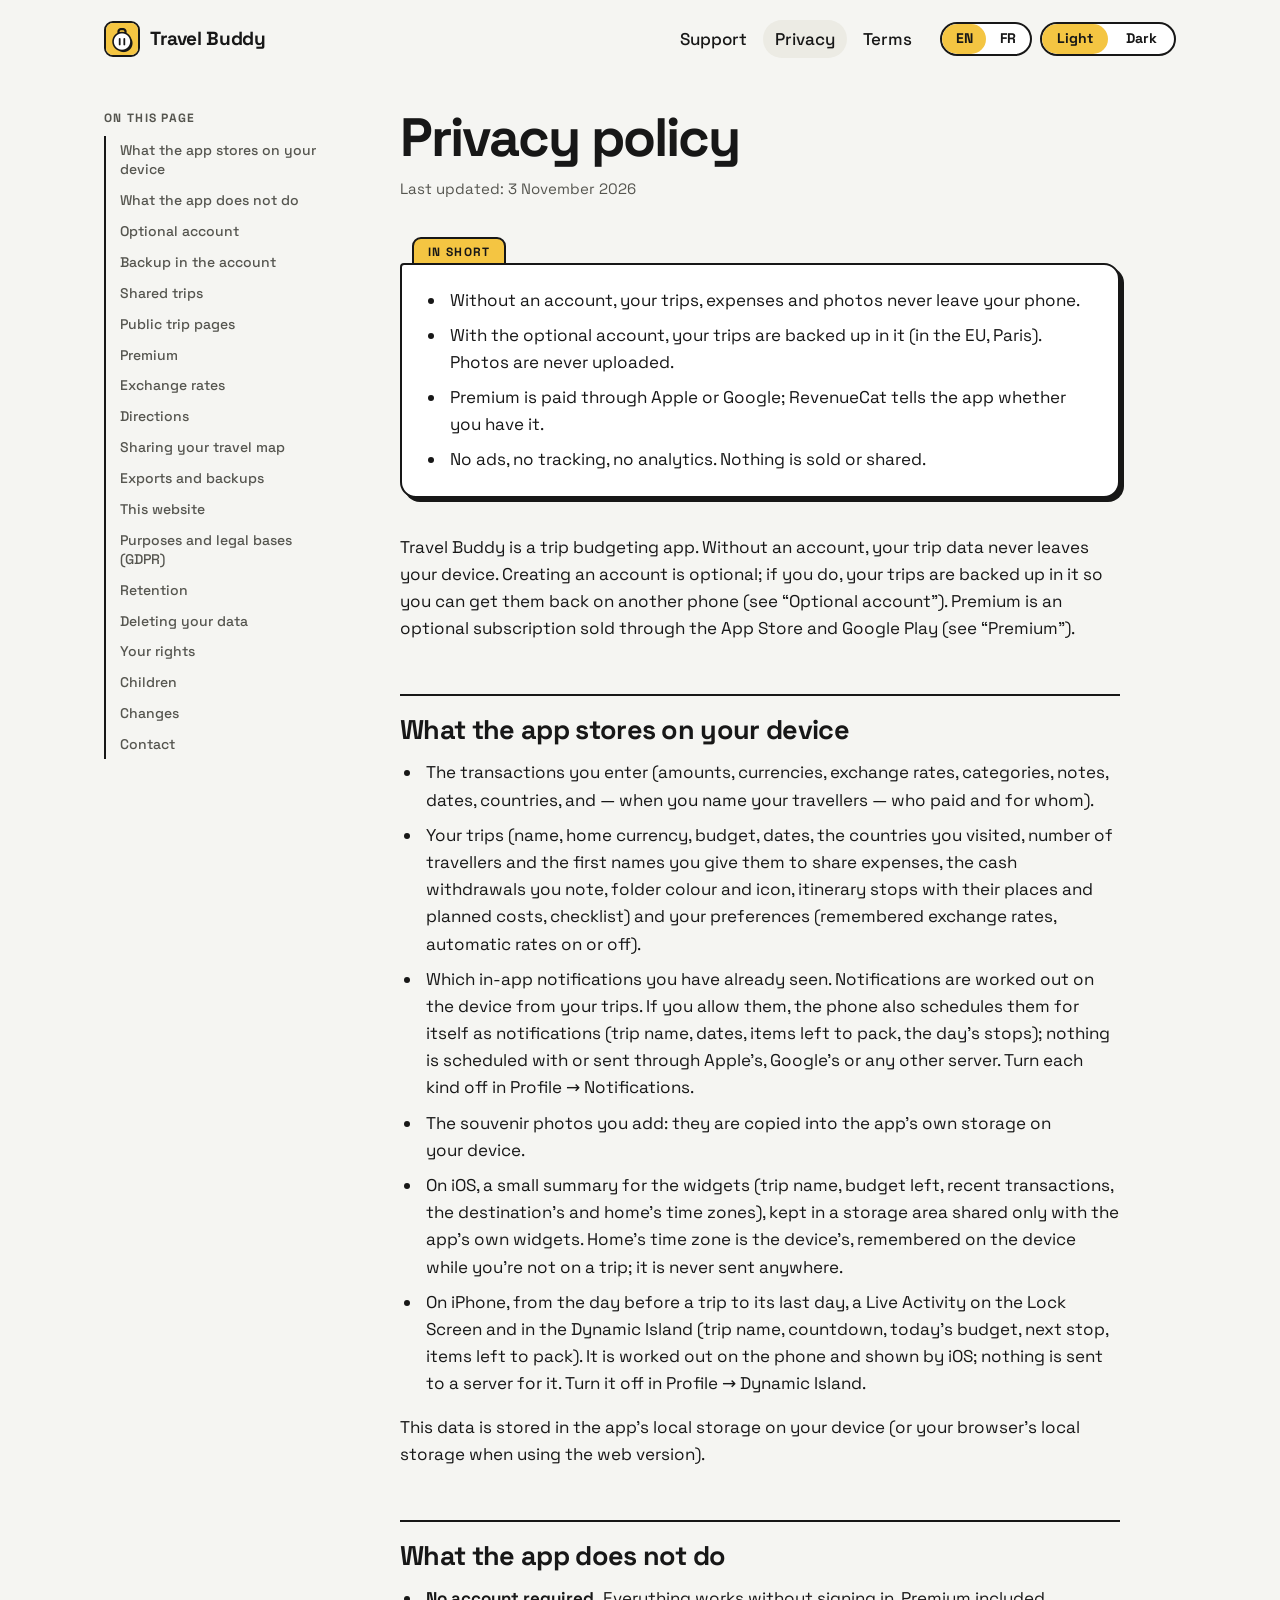
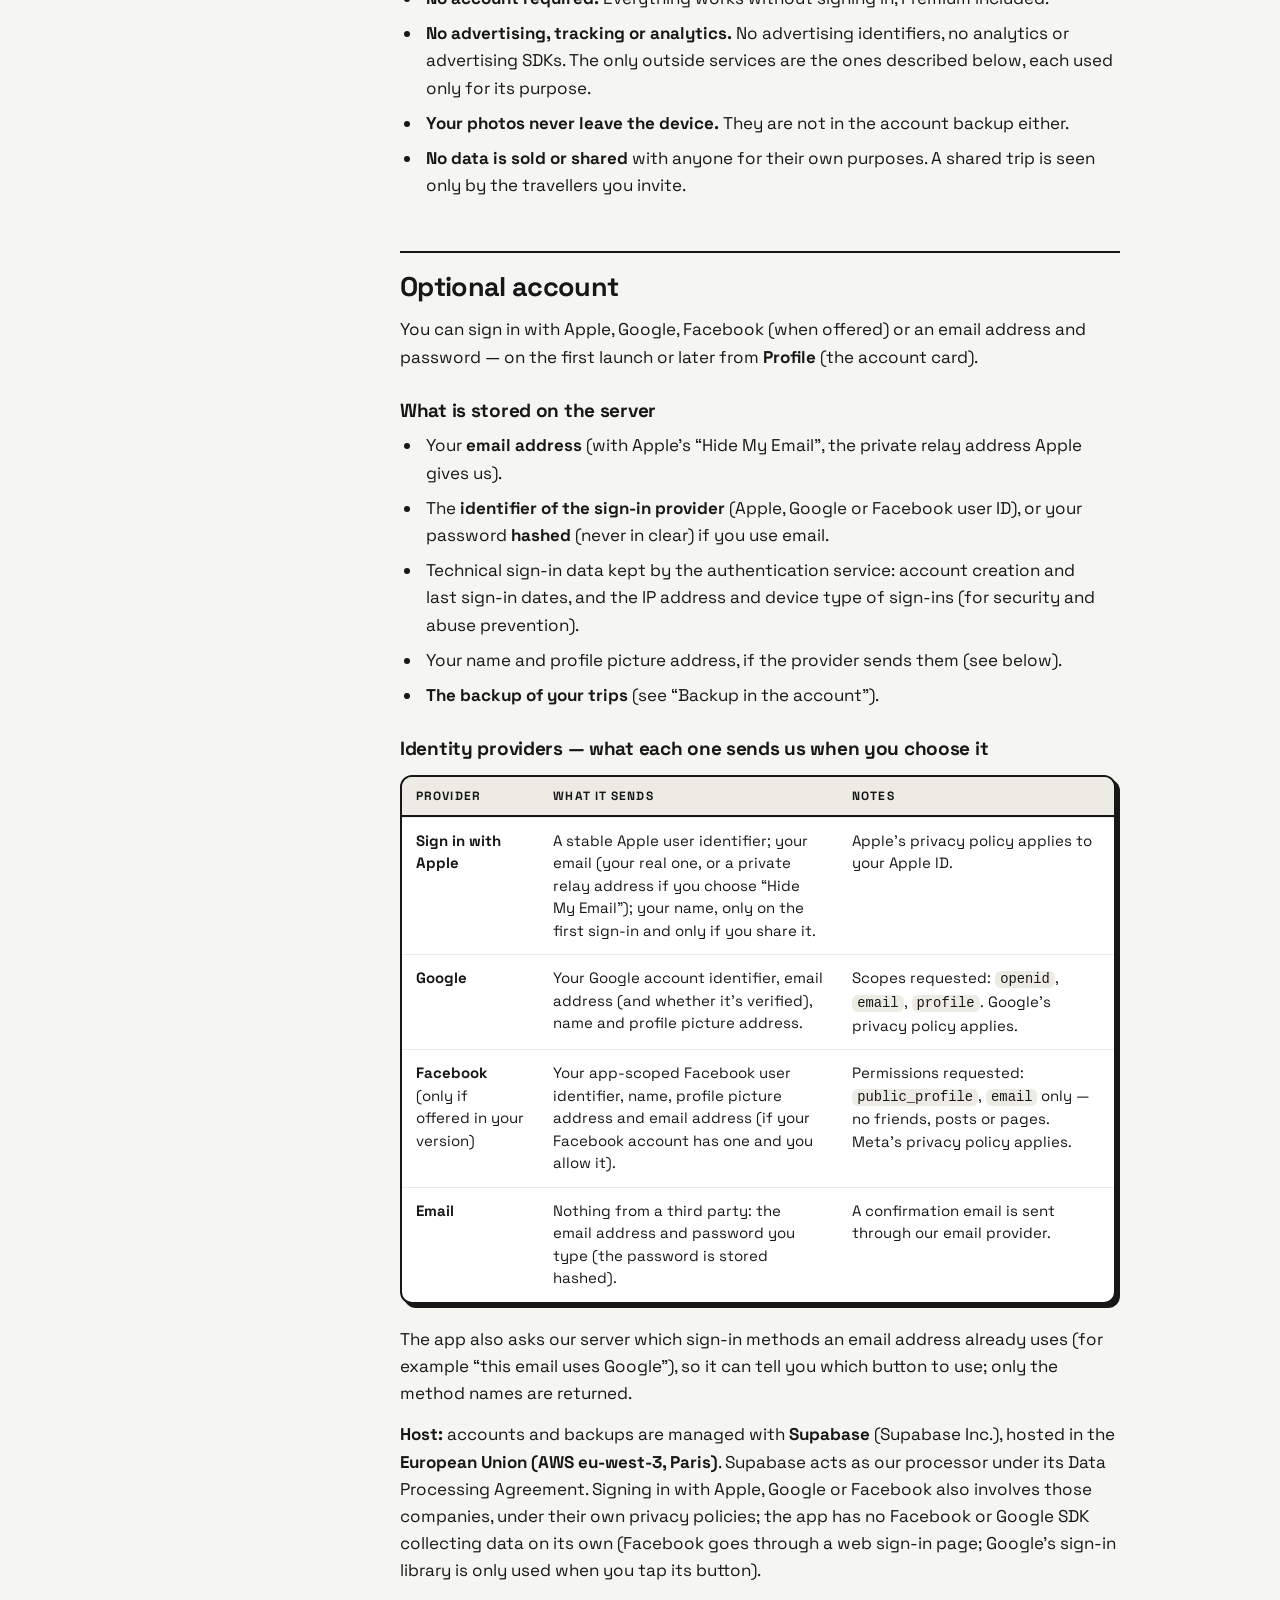
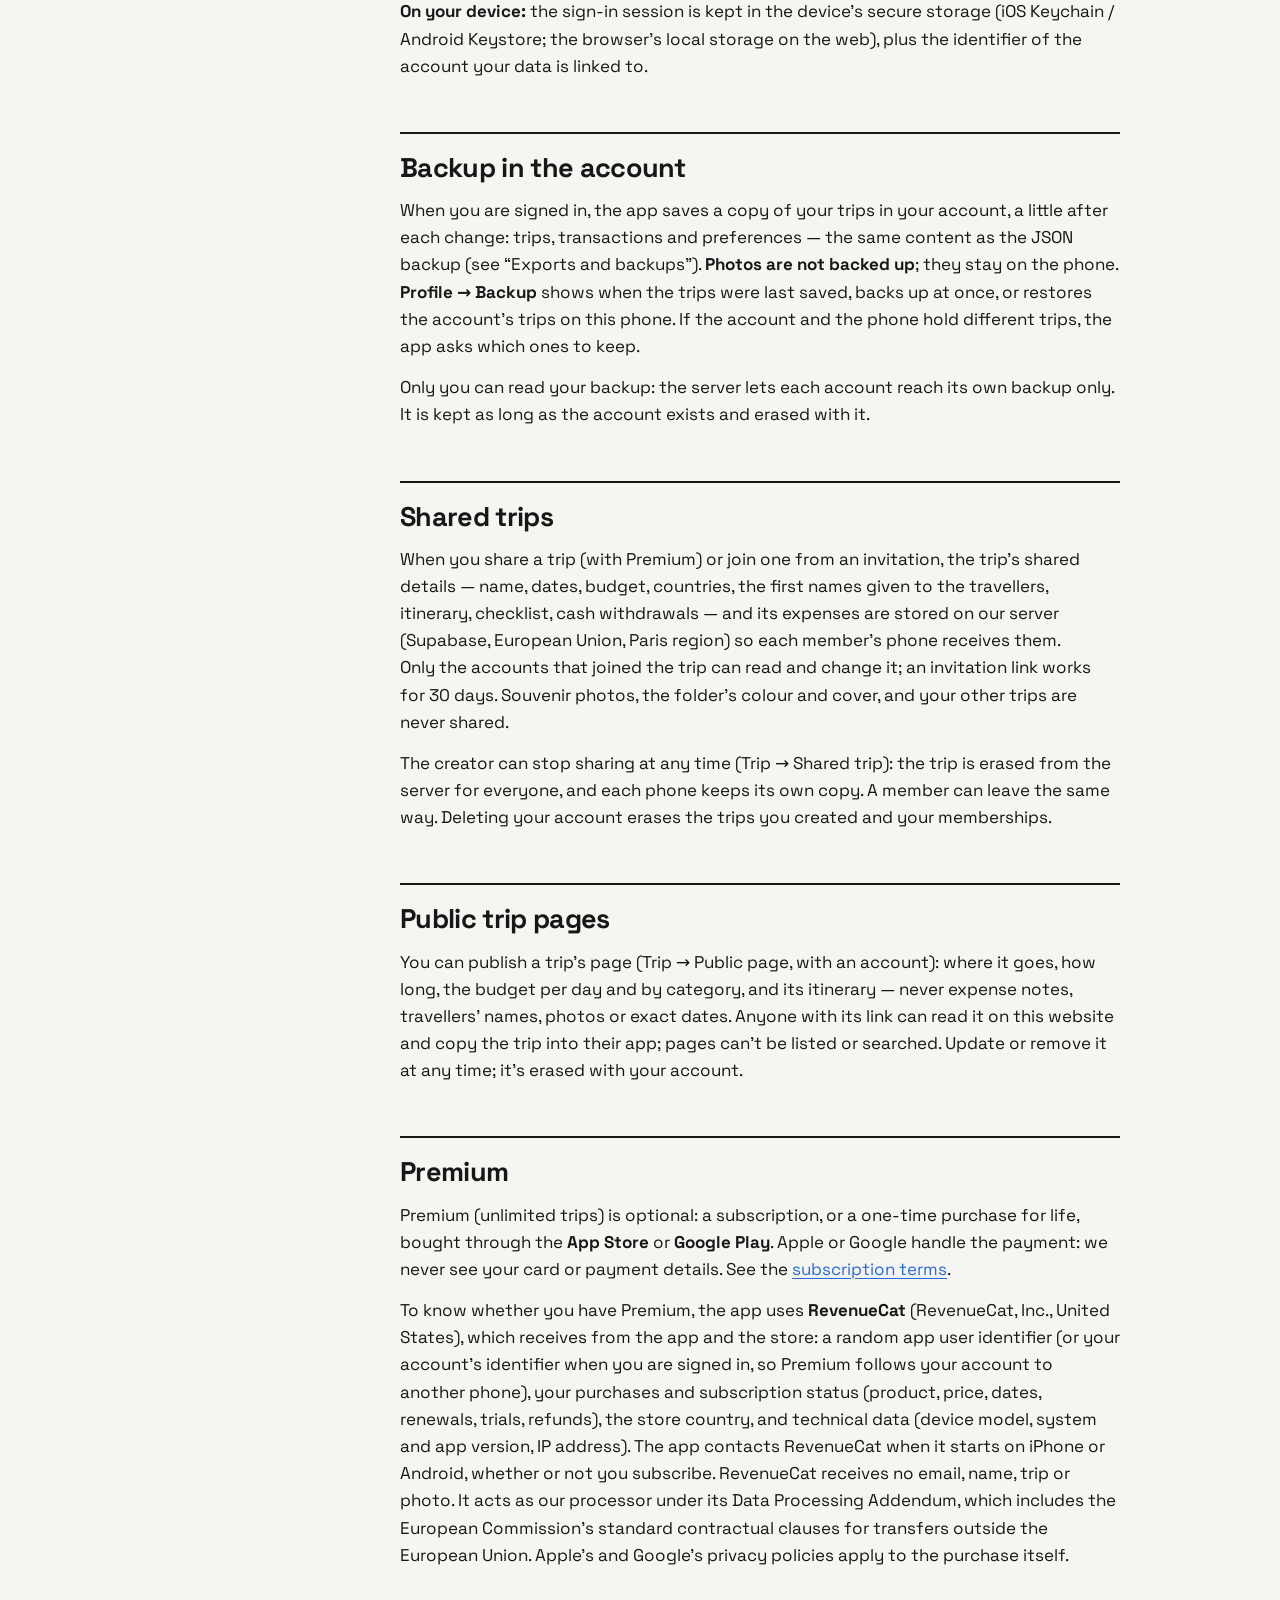
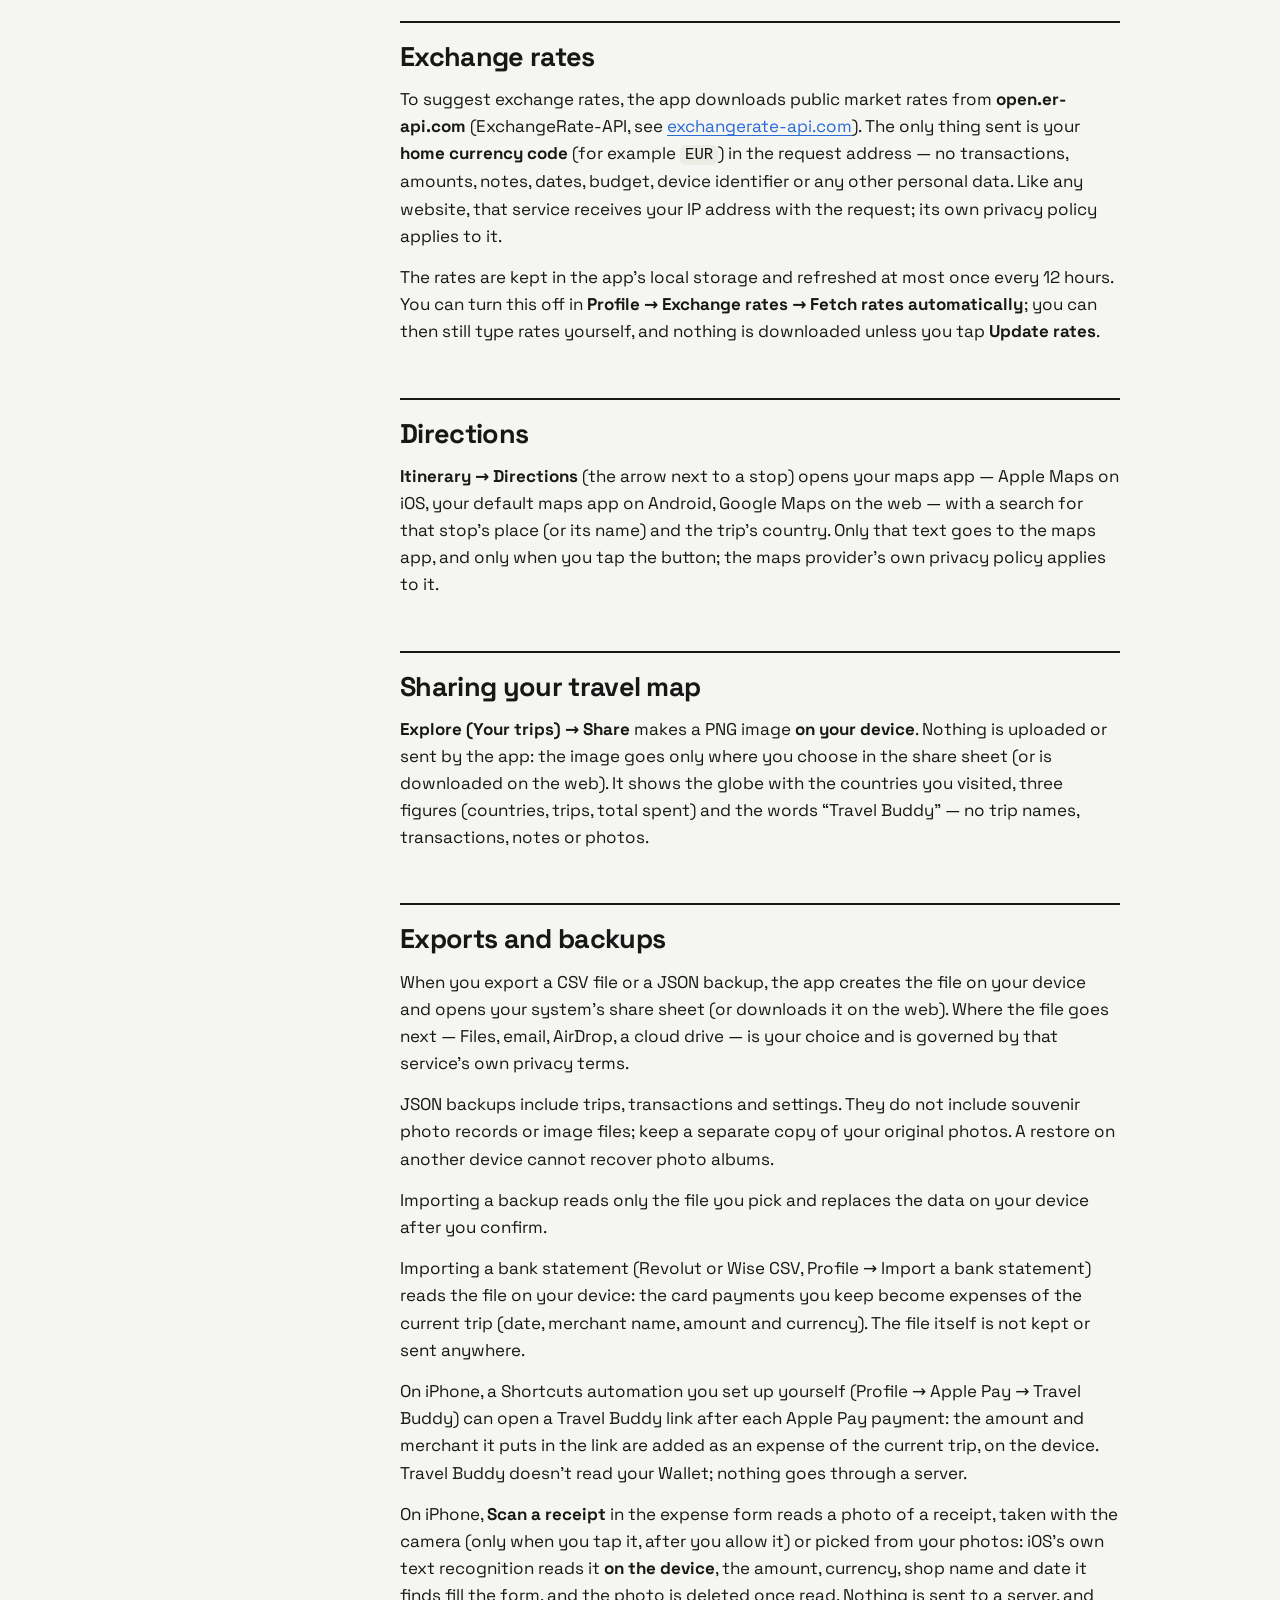
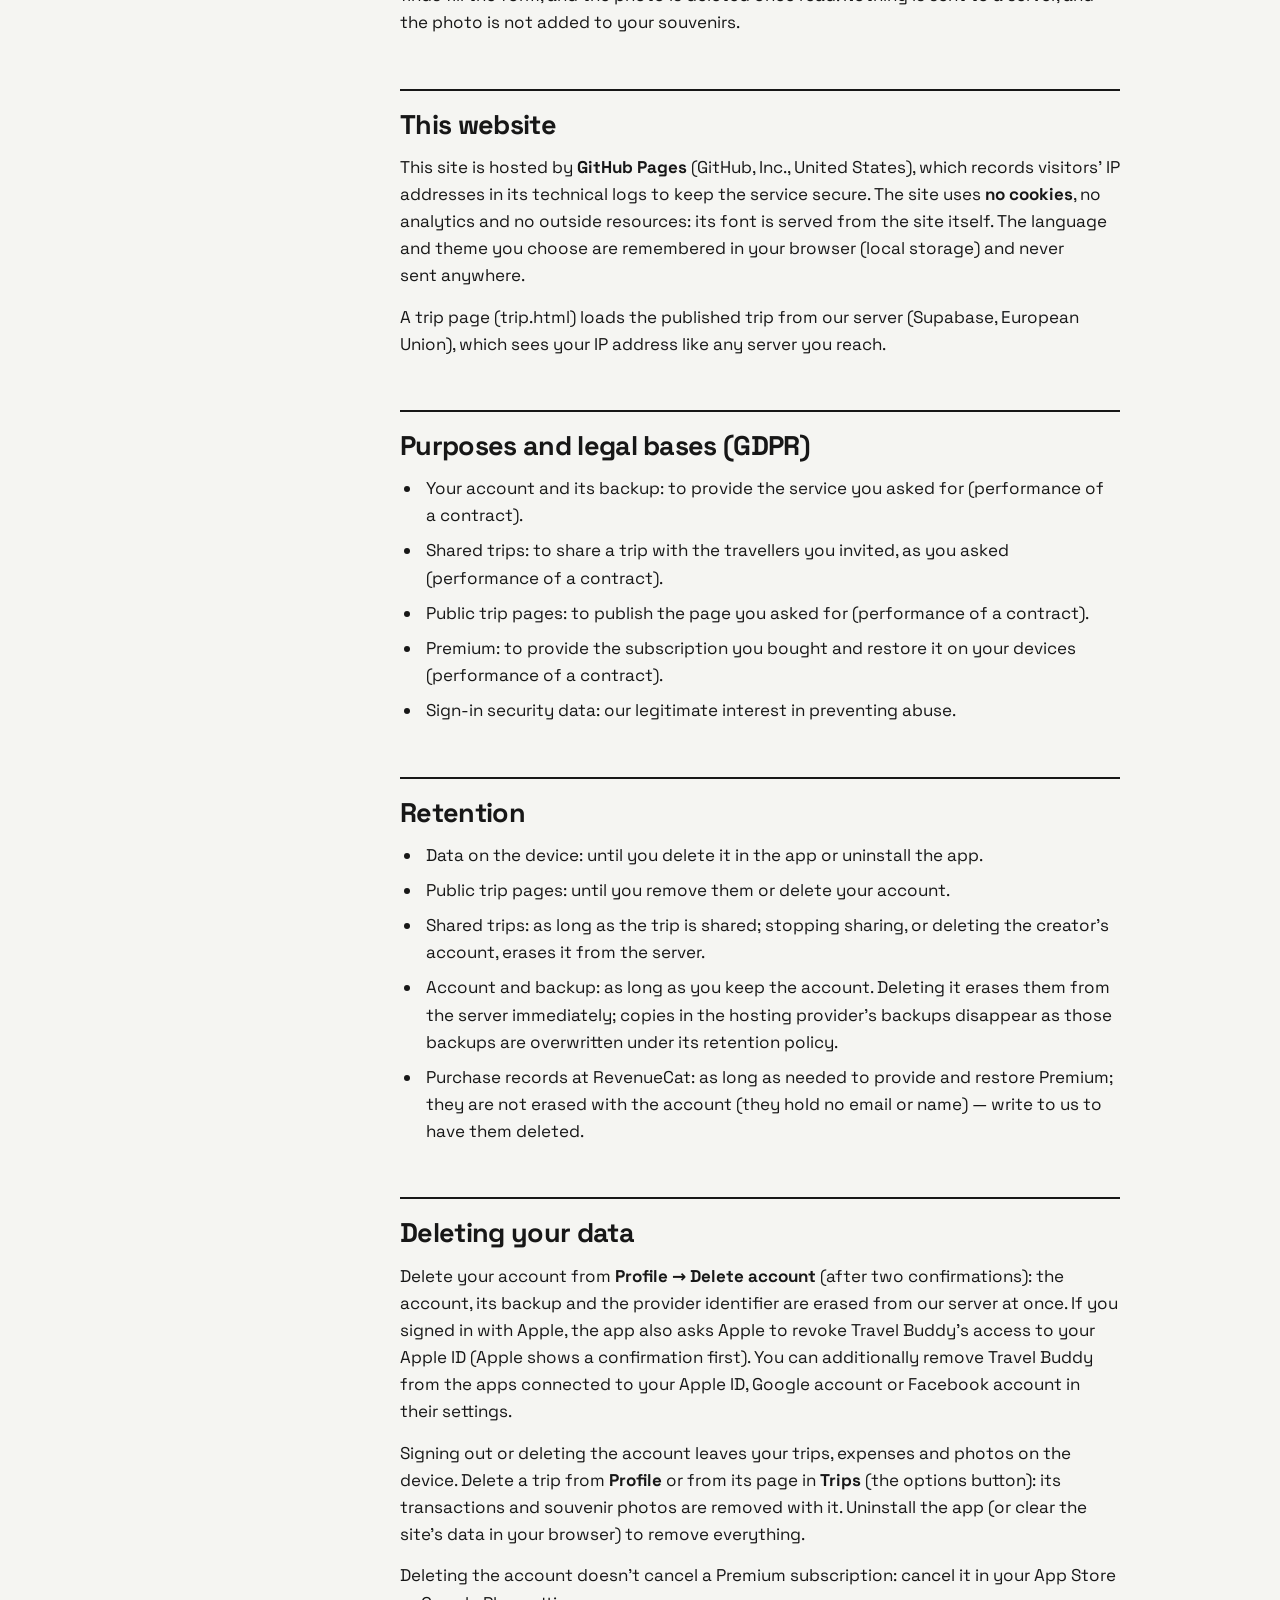
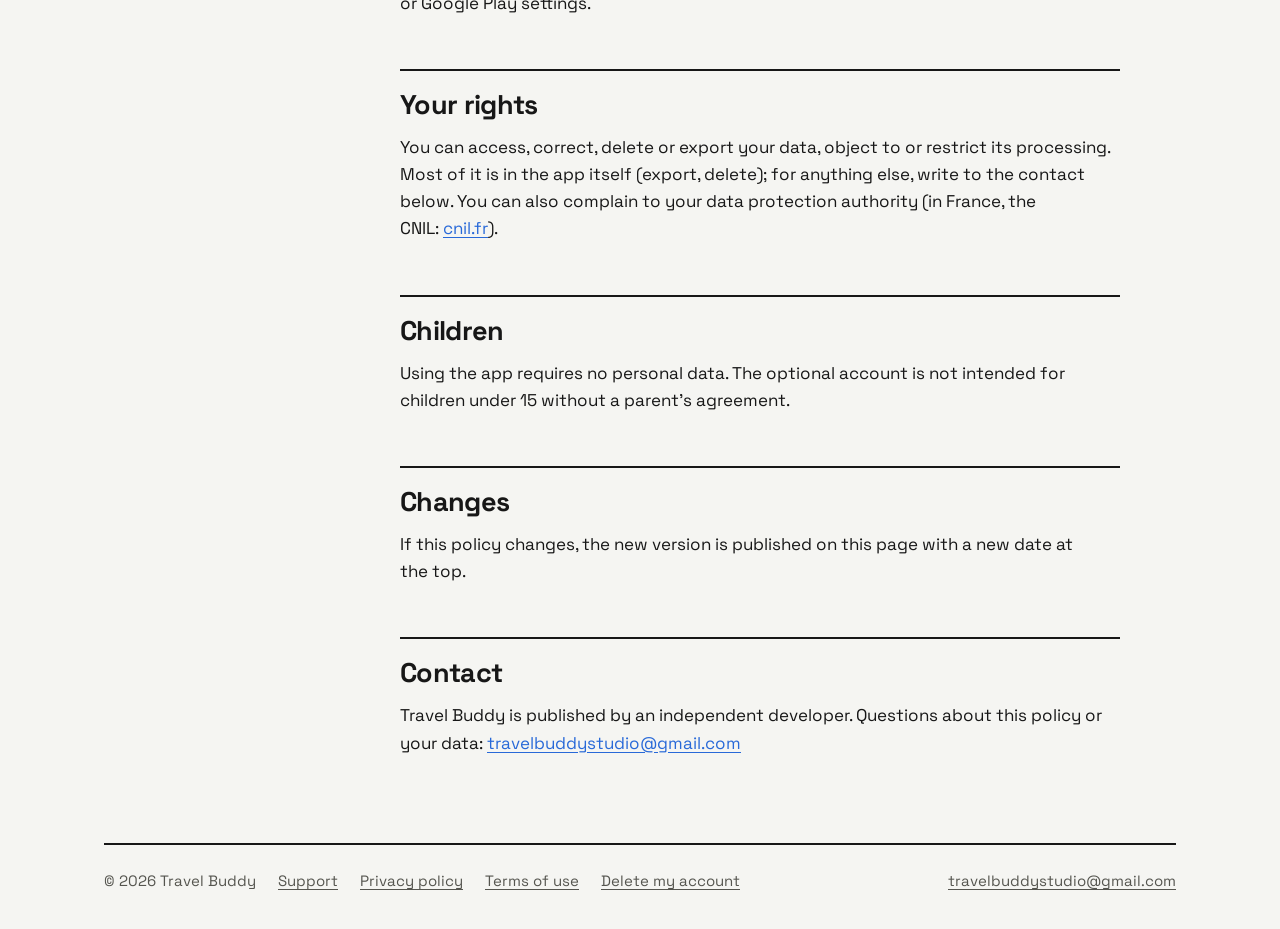
==== commit 1dfdceae: "Privacy: scanning a receipt is read on the phone Co-Authored-By: Claude Opus 5.5 <noreply@anthropic." ====
--- a/privacy.html
+++ b/privacy.html
@@ -87,7 +87,7 @@
         <div class="legal-body">
         <article lang="en">
           <h1>Privacy policy</h1>
-          <p class="updated">Last updated: 2 November 2026</p>
+          <p class="updated">Last updated: 3 November 2026</p>
 
           <div class="tabbed">
             <div class="tab">IN SHORT</div>
@@ -179,6 +179,7 @@
           <p>Importing a backup reads only the file you pick and replaces the data on your device after you confirm.</p>
           <p>Importing a bank statement (Revolut or Wise CSV, Profile → Import a bank statement) reads the file on your device: the card payments you keep become expenses of the current trip (date, merchant name, amount and currency). The file itself is not kept or sent anywhere.</p>
           <p>On iPhone, a Shortcuts automation you set up yourself (Profile → Apple Pay → Travel Buddy) can open a Travel Buddy link after each Apple Pay payment: the amount and merchant it puts in the link are added as an expense of the current trip, on the device. Travel Buddy doesn’t read your Wallet; nothing goes through a server.</p>
+          <p>On iPhone, <strong>Scan a receipt</strong> in the expense form reads a photo of a receipt, taken with the camera (only when you tap it, after you allow it) or picked from your photos: iOS’s own text recognition reads it <strong>on the device</strong>, the amount, currency, shop name and date it finds fill the form, and the photo is deleted once read. Nothing is sent to a server, and the photo is not added to your souvenirs.</p>
 
           <h2 id="this-website">This website</h2>
           <p>This site is hosted by <strong>GitHub Pages</strong> (GitHub, Inc., United States), which records visitors’ IP addresses in its technical logs to keep the service secure. The site uses <strong>no cookies</strong>, no analytics and no outside resources: its font is served from the site itself. The language and theme you choose are remembered in your browser (local storage) and never sent anywhere.</p>
@@ -222,7 +223,7 @@
 
         <article lang="fr">
           <h1>Politique de confidentialité</h1>
-          <p class="updated">Dernière mise à jour : 2 novembre 2026</p>
+          <p class="updated">Dernière mise à jour : 3 novembre 2026</p>
 
           <div class="tabbed">
             <div class="tab">EN BREF</div>
@@ -314,6 +315,7 @@
           <p>Importer une sauvegarde ne lit que le fichier que vous choisissez et remplace les données de votre appareil après votre confirmation.</p>
           <p>Importer un relevé bancaire (CSV Revolut ou Wise, Profil → Importer un relevé bancaire) lit le fichier sur votre appareil : les paiements par carte que vous gardez deviennent des dépenses du voyage en cours (date, nom du commerçant, montant et devise). Le fichier lui-même n’est ni conservé ni envoyé.</p>
           <p>Sur iPhone, une automatisation Raccourcis que vous créez vous-même (Profil → Apple Pay → Travel Buddy) peut ouvrir un lien Travel Buddy après chaque paiement Apple Pay : le montant et le commerçant qu’elle met dans le lien sont ajoutés comme dépense du voyage en cours, sur l’appareil. Travel Buddy n’a pas accès à l’app Cartes (Wallet) ; rien ne passe par un serveur.</p>
+          <p>Sur iPhone, <strong>Scanner un ticket</strong>, dans le formulaire de dépense, lit la photo d’un ticket, prise avec l’appareil photo (seulement quand vous le touchez, après votre accord) ou choisie dans vos photos : la reconnaissance de texte d’iOS la lit <strong>sur l’appareil</strong>, le montant, la devise, le nom du commerçant et la date trouvés remplissent le formulaire, et la photo est supprimée une fois lue. Rien n’est envoyé à un serveur, et la photo n’est pas ajoutée à vos souvenirs.</p>
 
           <h2 id="ce-site">Ce site</h2>
           <p>Ce site est hébergé par <strong>GitHub Pages</strong> (GitHub, Inc., États-Unis), qui enregistre l’adresse IP des visiteurs dans ses journaux techniques, pour la sécurité du service. Le site n’utilise <strong>aucun cookie</strong>, aucune statistique et aucune ressource extérieure : sa police est hébergée sur le site lui-même. La langue et le thème que vous choisissez sont gardés dans votre navigateur (stockage local) et ne sont envoyés nulle part.</p>
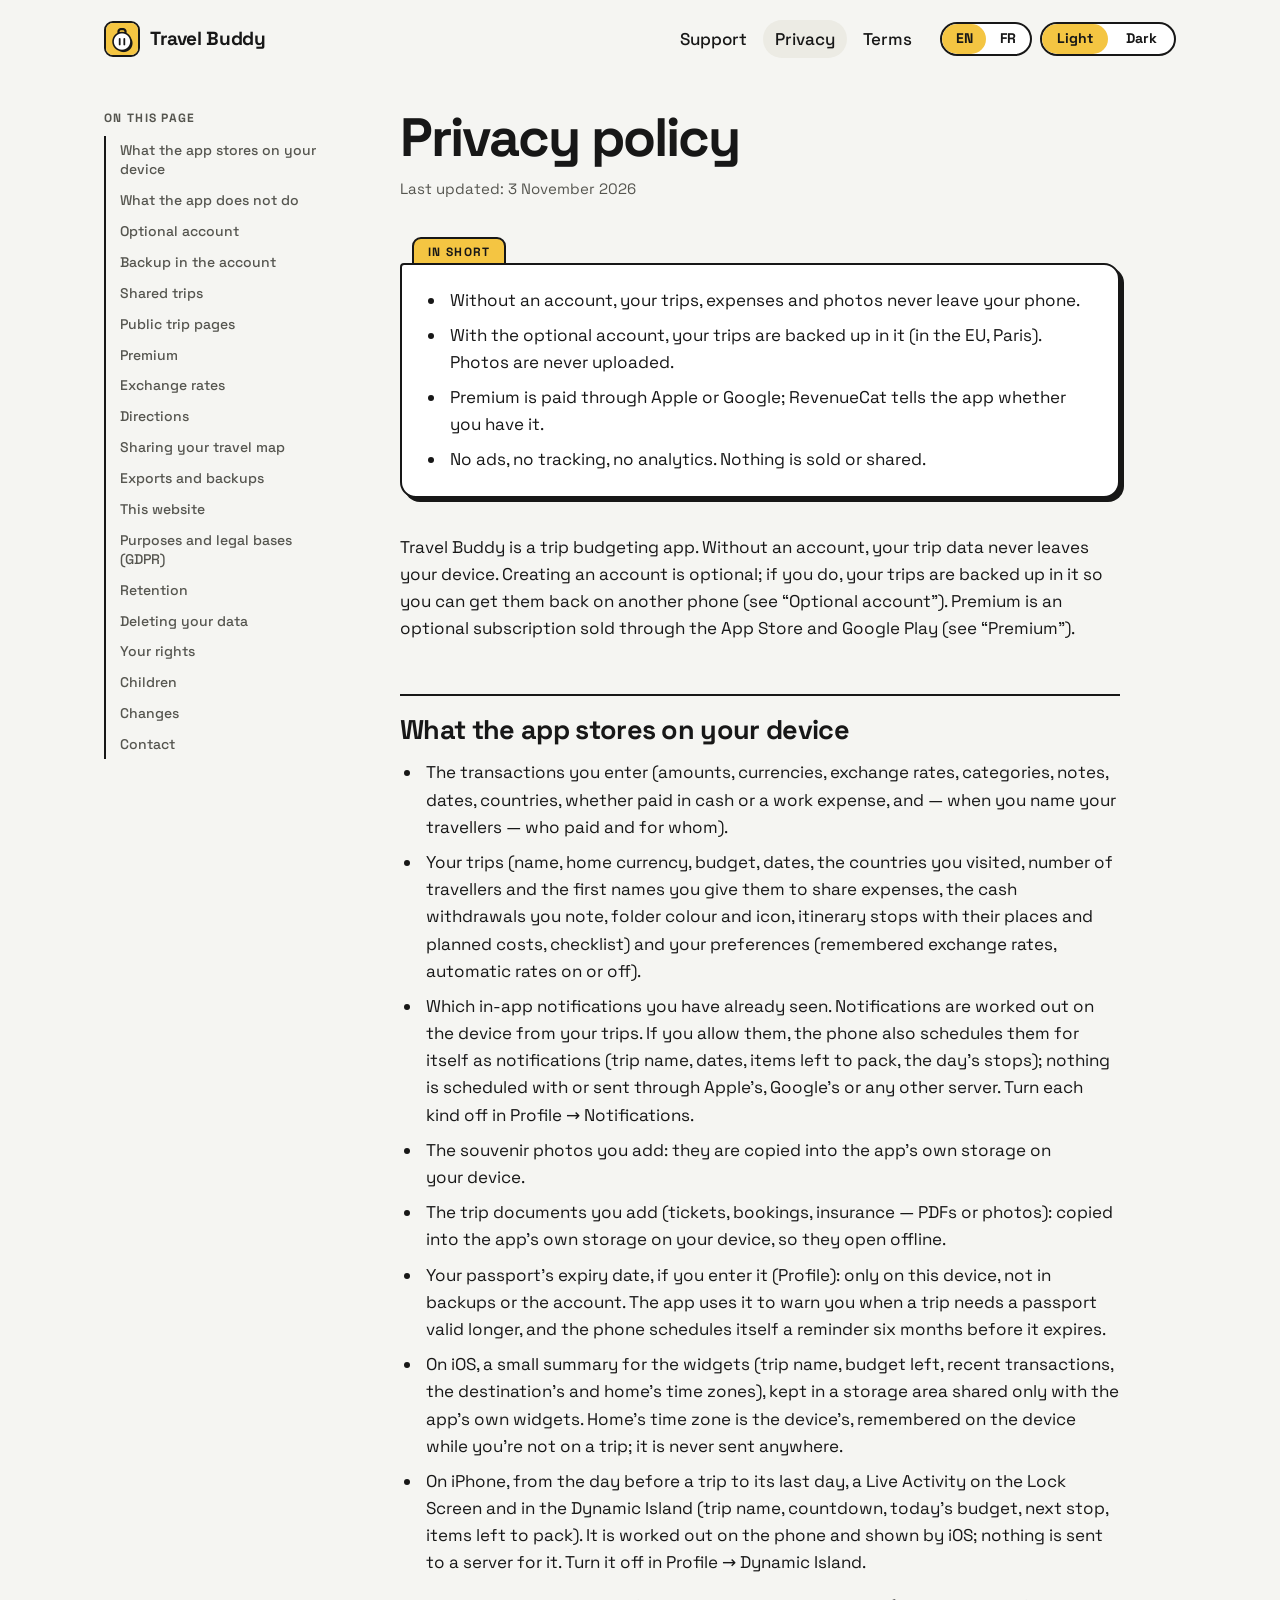
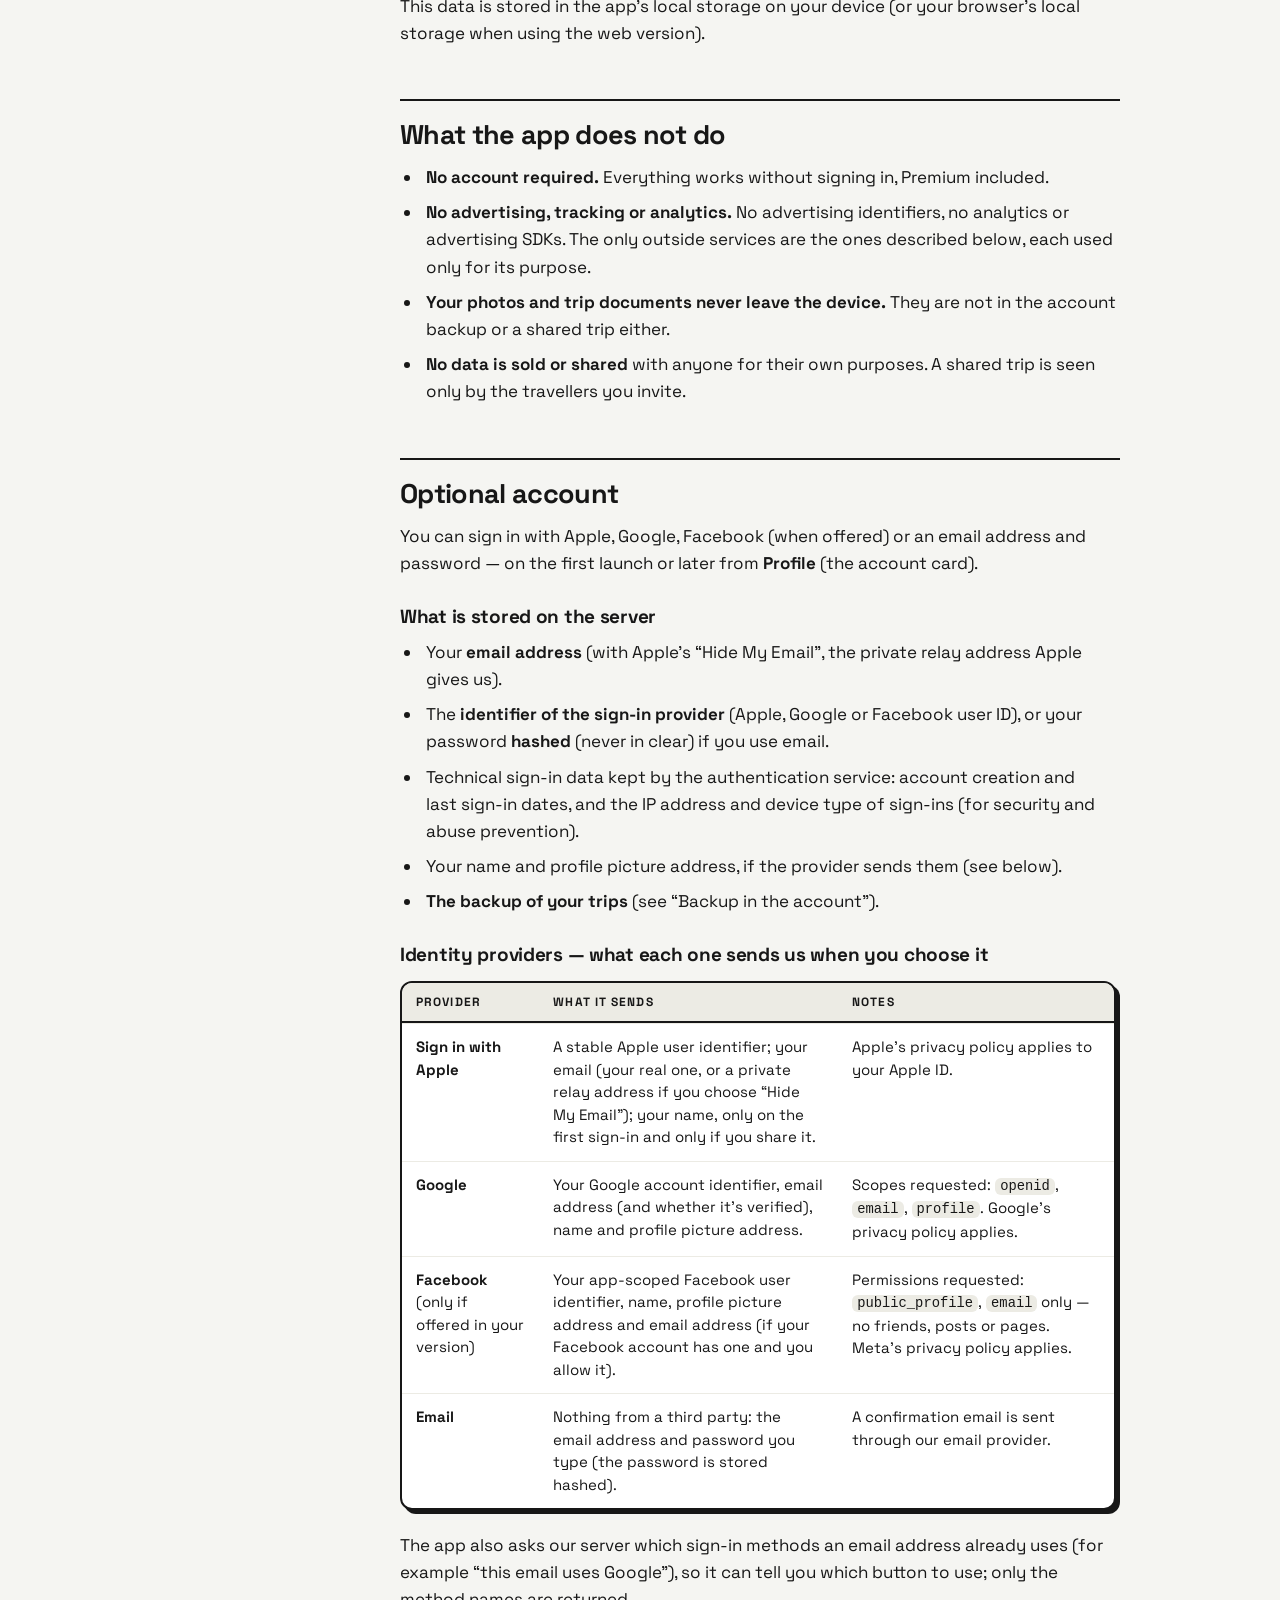
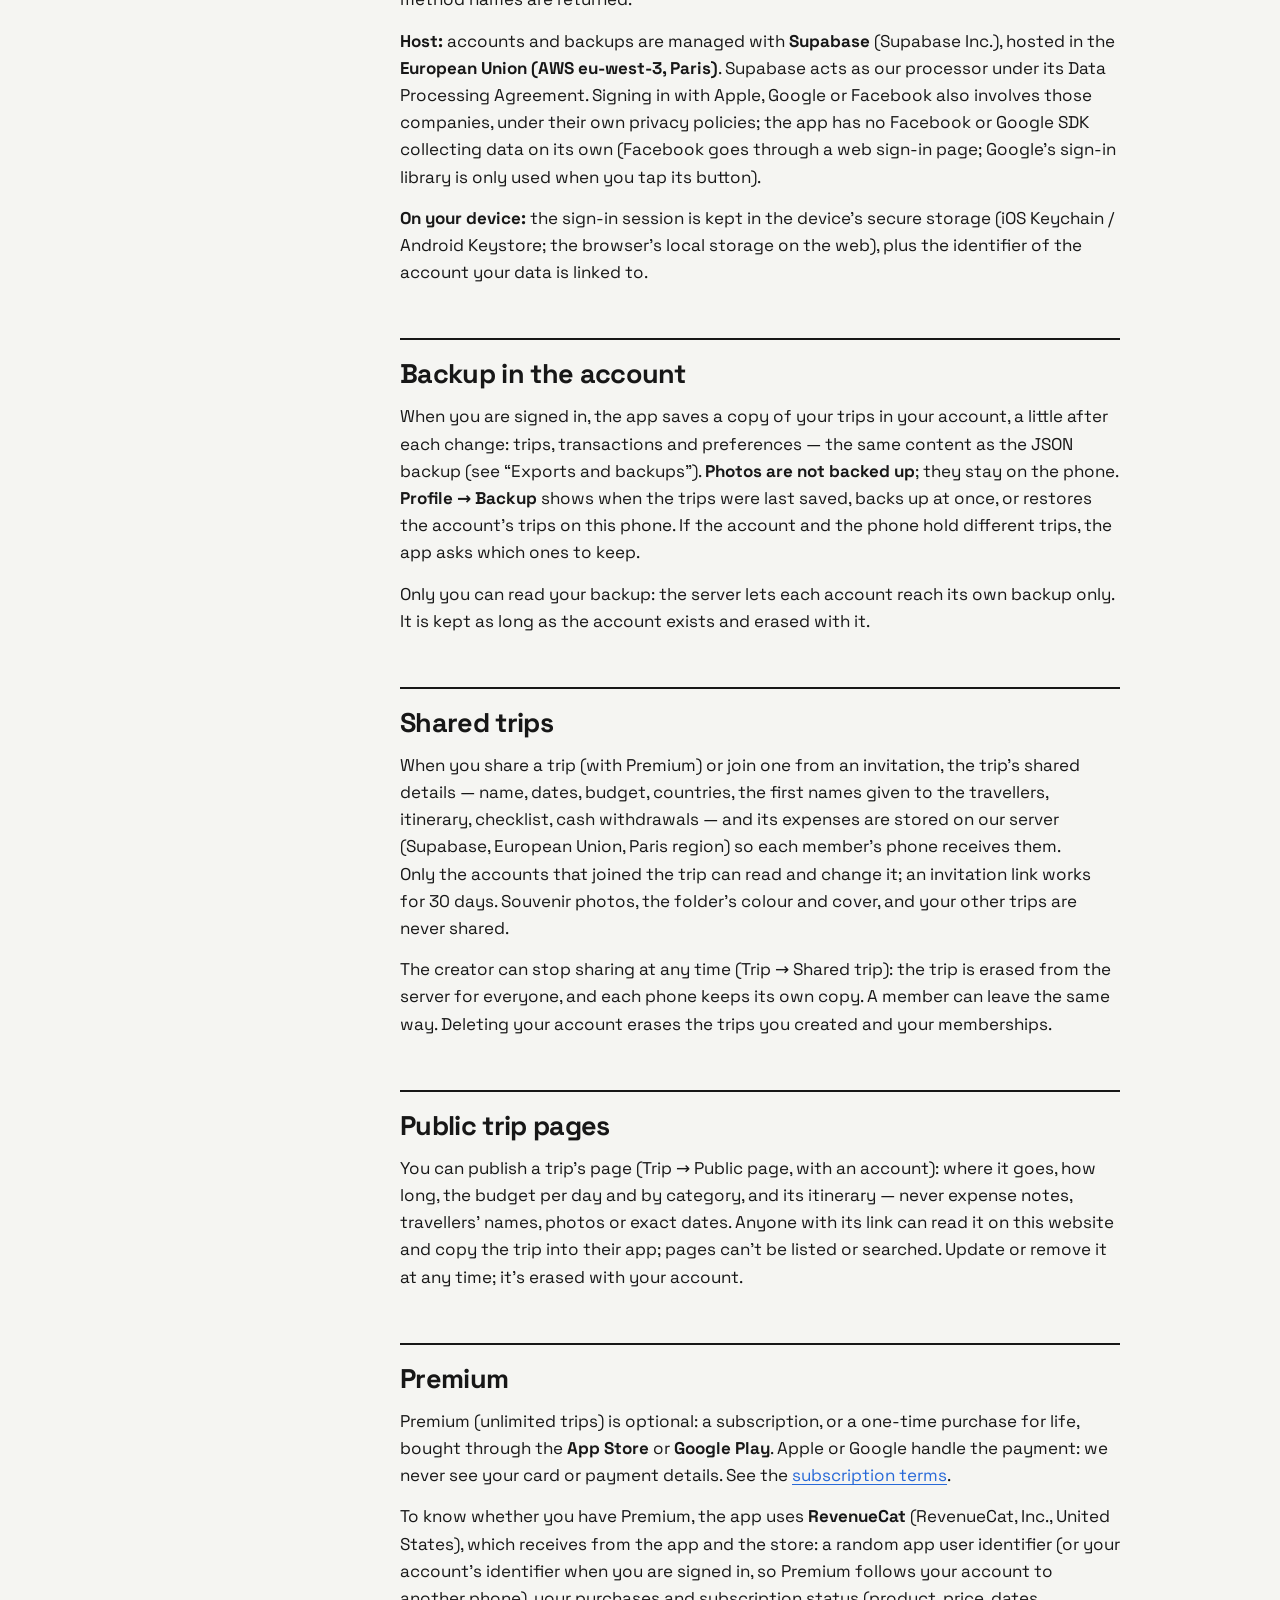
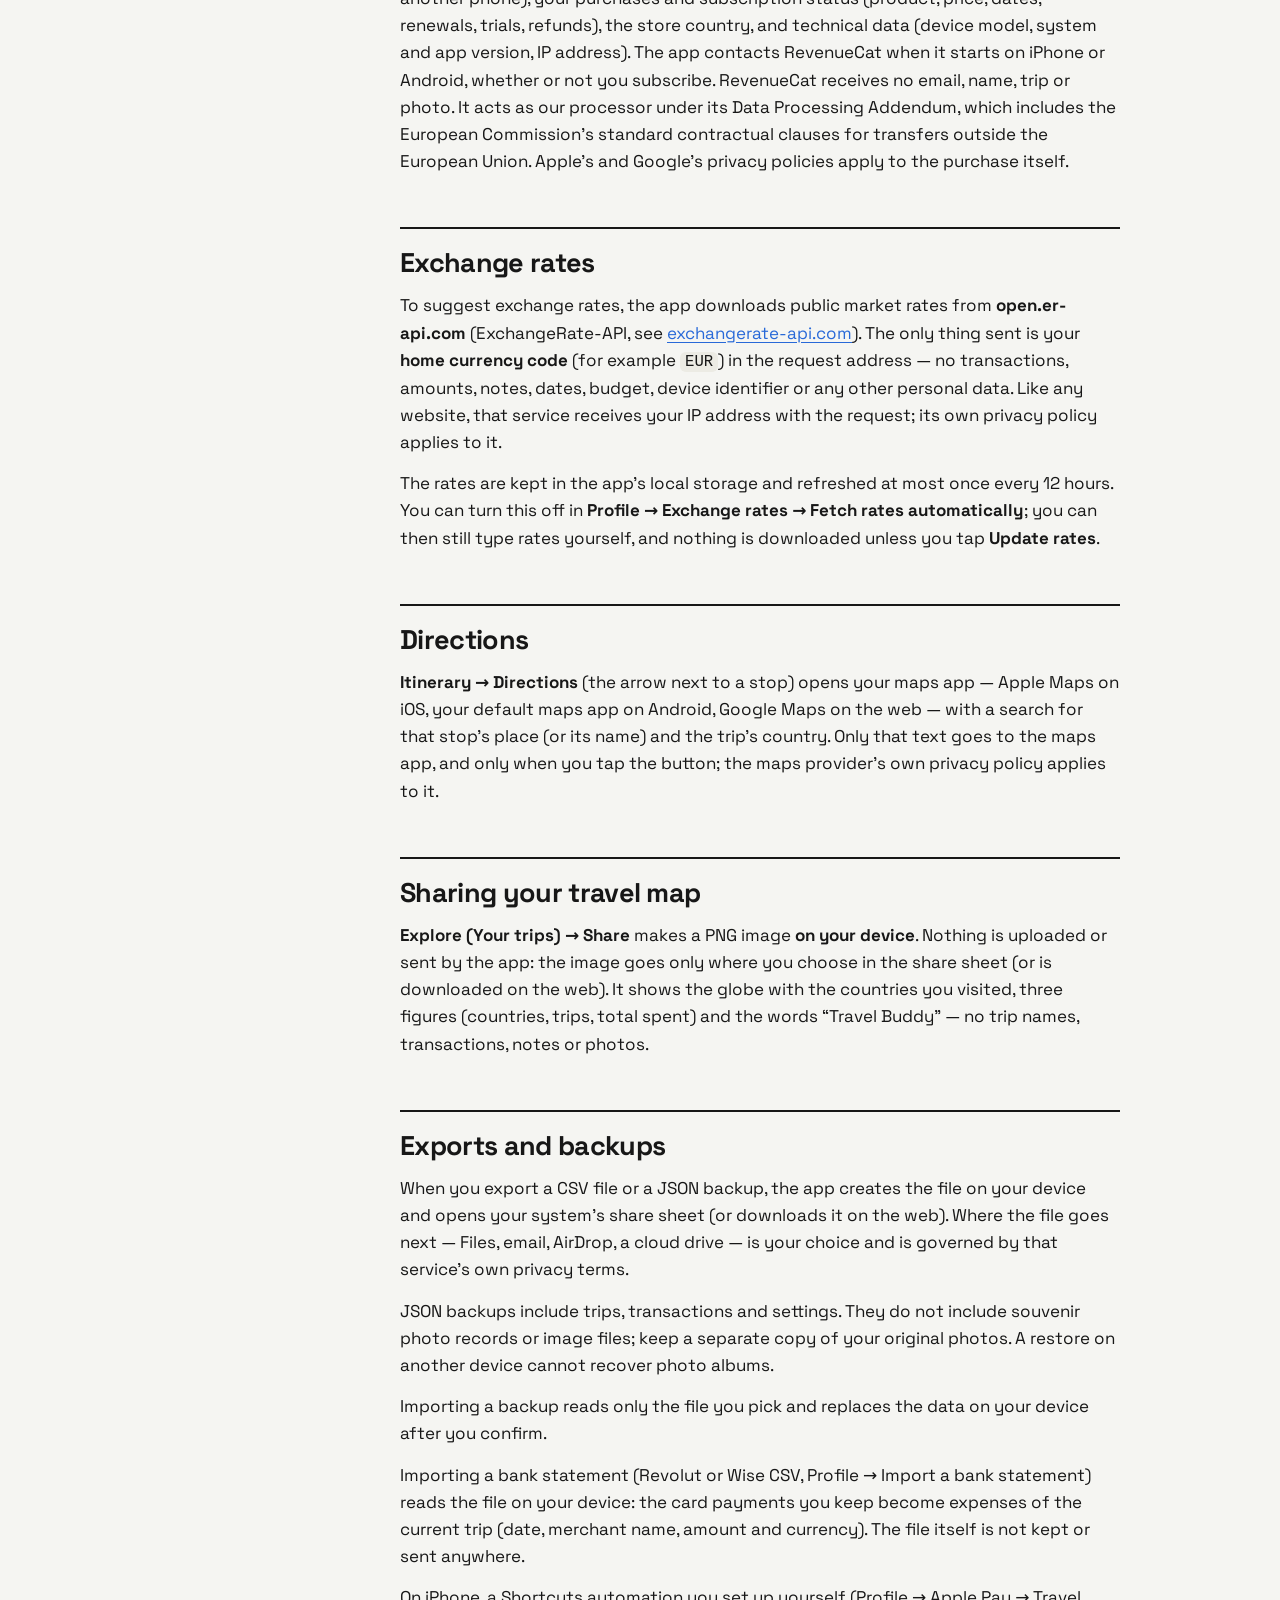
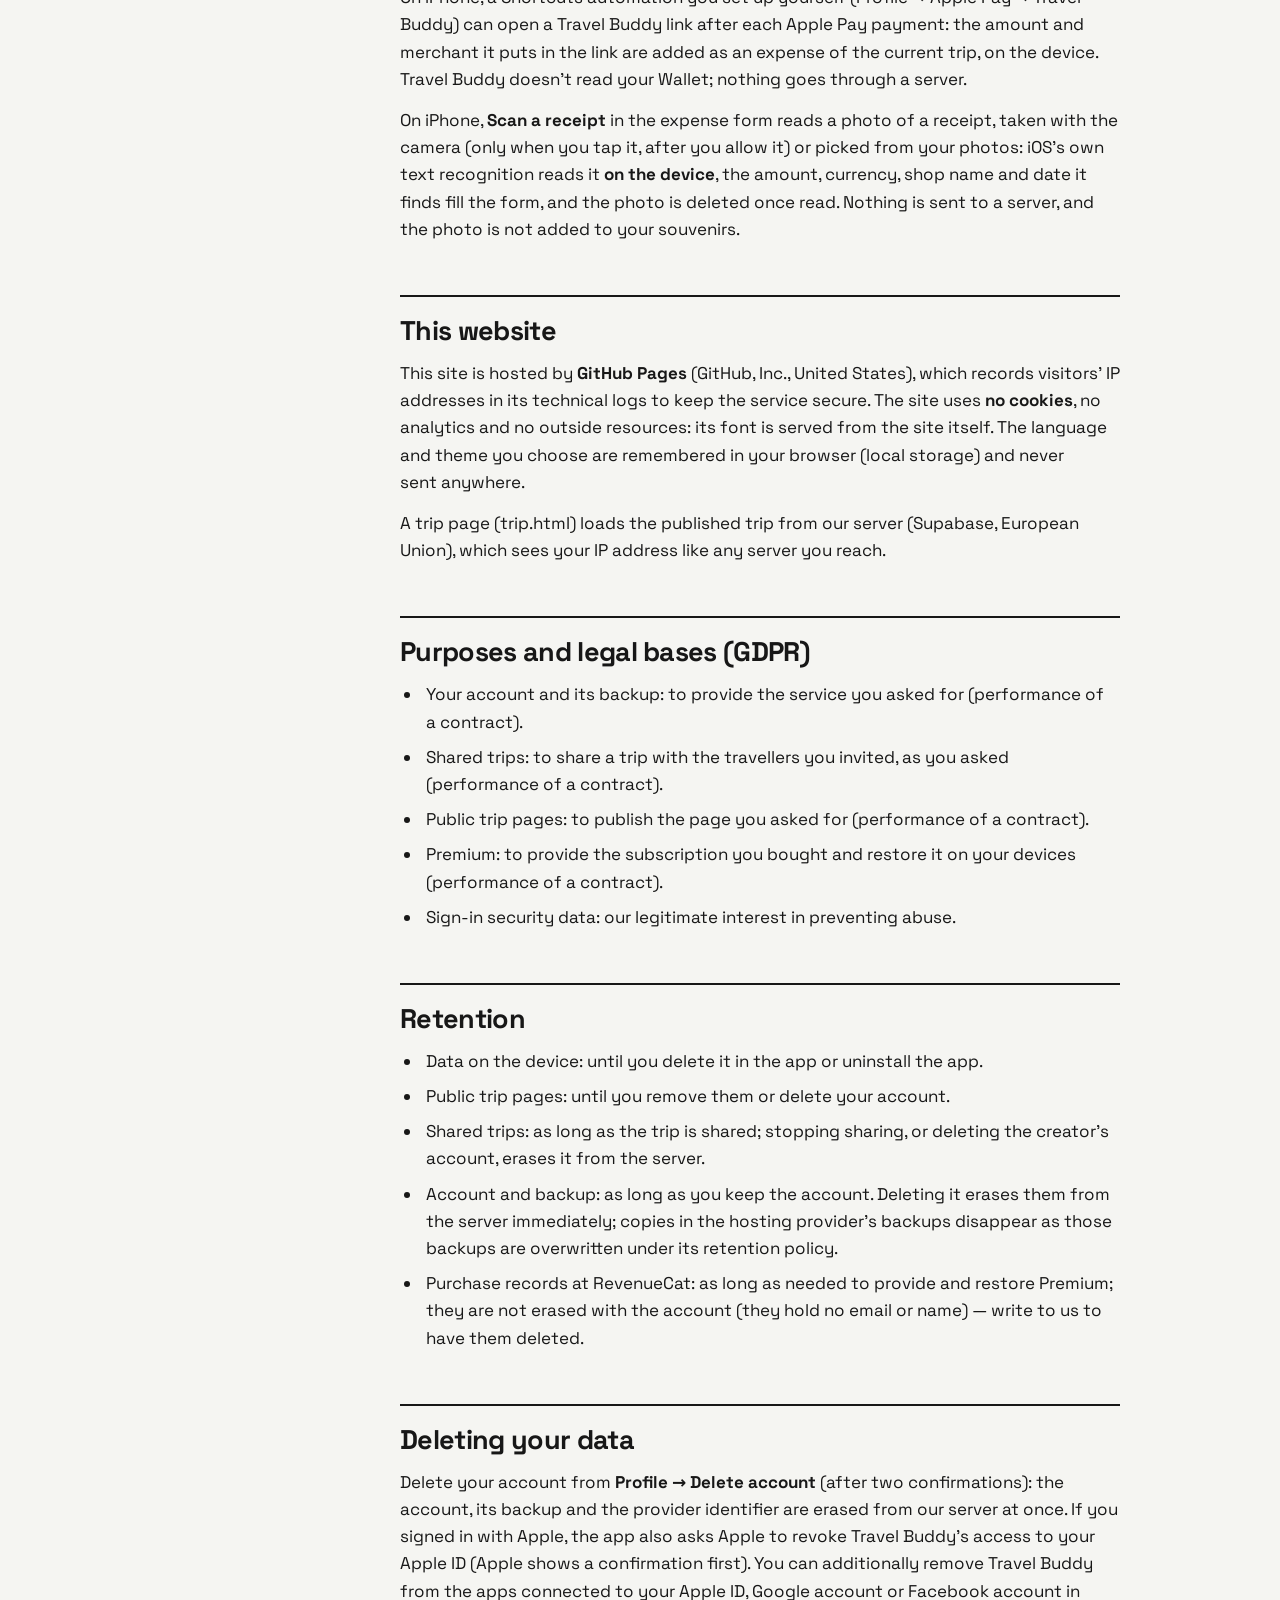
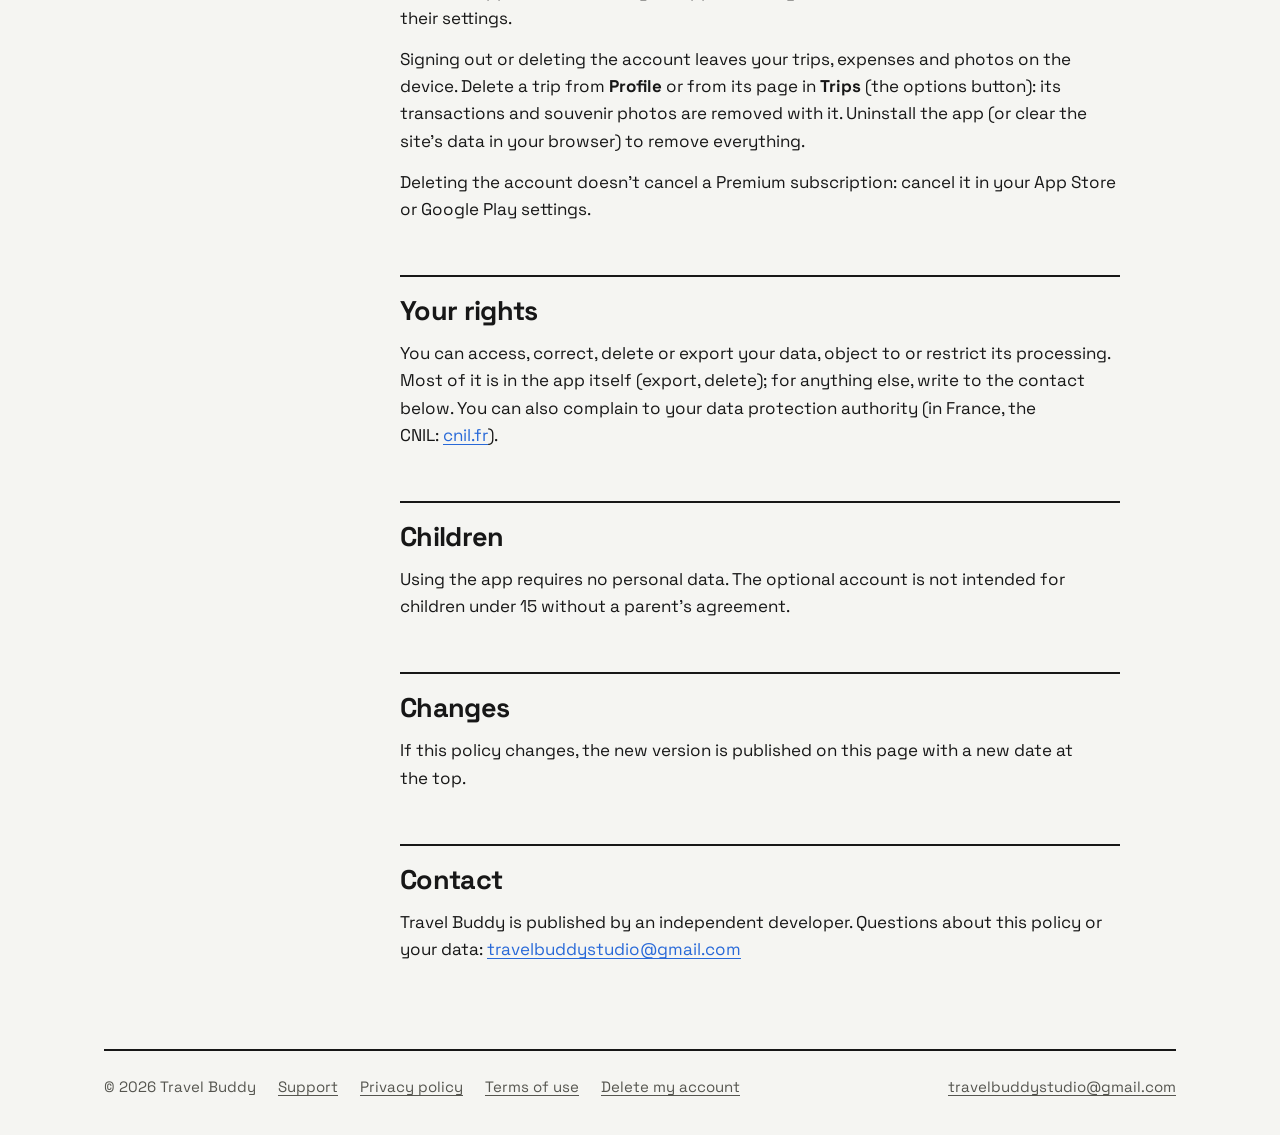
==== commit 170c1a3e: "Privacy: trip documents, passport date and work expenses stay on the phone Co-Authored-By: Claude Op" ====
--- a/privacy.html
+++ b/privacy.html
@@ -103,10 +103,12 @@
 
           <h2 id="what-the-app-stores-on-your-device">What the app stores on your device</h2>
           <ul>
-            <li>The transactions you enter (amounts, currencies, exchange rates, categories, notes, dates, countries, and — when you name your travellers — who paid and for whom).</li>
+            <li>The transactions you enter (amounts, currencies, exchange rates, categories, notes, dates, countries, whether paid in cash or a work expense, and — when you name your travellers — who paid and for whom).</li>
             <li>Your trips (name, home currency, budget, dates, the countries you visited, number of travellers and the first names you give them to share expenses, the cash withdrawals you note, folder colour and icon, itinerary stops with their places and planned costs, checklist) and your preferences (remembered exchange rates, automatic rates on or off).</li>
             <li>Which in-app notifications you have already seen. Notifications are worked out on the device from your trips. If you allow them, the phone also schedules them for itself as notifications (trip name, dates, items left to pack, the day’s stops); nothing is scheduled with or sent through Apple’s, Google’s or any other server. Turn each kind off in Profile → Notifications.</li>
             <li>The souvenir photos you add: they are copied into the app's own storage on your device.</li>
+            <li>The trip documents you add (tickets, bookings, insurance — PDFs or photos): copied into the app's own storage on your device, so they open offline.</li>
+            <li>Your passport's expiry date, if you enter it (Profile): only on this device, not in backups or the account. The app uses it to warn you when a trip needs a passport valid longer, and the phone schedules itself a reminder six months before it expires.</li>
             <li>On iOS, a small summary for the widgets (trip name, budget left, recent transactions, the destination's and home's time zones), kept in a storage area shared only with the app's own widgets. Home's time zone is the device's, remembered on the device while you're not on a trip; it is never sent anywhere.</li>
             <li>On iPhone, from the day before a trip to its last day, a Live Activity on the Lock Screen and in the Dynamic Island (trip name, countdown, today’s budget, next stop, items left to pack). It is worked out on the phone and shown by iOS; nothing is sent to a server for it. Turn it off in Profile → Dynamic Island.</li>
           </ul>
@@ -116,7 +118,7 @@
           <ul>
             <li><strong>No account required.</strong> Everything works without signing in, Premium included.</li>
             <li><strong>No advertising, tracking or analytics.</strong> No advertising identifiers, no analytics or advertising SDKs. The only outside services are the ones described below, each used only for its purpose.</li>
-            <li><strong>Your photos never leave the device.</strong> They are not in the account backup either.</li>
+            <li><strong>Your photos and trip documents never leave the device.</strong> They are not in the account backup or a shared trip either.</li>
             <li><strong>No data is sold or shared</strong> with anyone for their own purposes. A shared trip is seen only by the travellers you invite.</li>
           </ul>
 
@@ -239,10 +241,12 @@
 
           <h2 id="ce-que-l-app-conserve-sur-votre-appareil">Ce que l'app conserve sur votre appareil</h2>
           <ul>
-            <li>Les transactions que vous saisissez (montants, devises, taux de change, catégories, notes, dates, pays et — si vous nommez vos voyageurs — qui a payé et pour qui).</li>
+            <li>Les transactions que vous saisissez (montants, devises, taux de change, catégories, notes, dates, pays, paiement en liquide ou dépense pro et — si vous nommez vos voyageurs — qui a payé et pour qui).</li>
             <li>Vos voyages (nom, devise de référence, budget, dates, pays visités, nombre de voyageurs et les prénoms que vous leur donnez pour partager les dépenses, les retraits d’espèces que vous notez, couleur et icône du dossier, étapes de l'itinéraire avec leurs lieux et coûts prévus, checklist) et vos préférences (taux de change mémorisés, taux automatiques activés ou non).</li>
             <li>Les notifications de l'app que vous avez déjà vues. Elles sont calculées sur l'appareil à partir de vos voyages. Si vous les autorisez, le téléphone les programme aussi lui-même en notifications (nom du voyage, dates, choses à emporter, étapes du jour) ; rien n'est programmé auprès des serveurs d'Apple, de Google ou d'un autre, ni envoyé par eux. Désactivez chaque type dans Profil → Notifications.</li>
             <li>Les photos souvenirs que vous ajoutez : elles sont copiées dans le stockage propre à l'app, sur votre appareil.</li>
+            <li>Les documents de voyage que vous ajoutez (billets, réservations, assurance — PDF ou photos) : copiés dans le stockage propre à l'app, sur votre appareil, pour s'ouvrir sans réseau.</li>
+            <li>La date d'expiration de votre passeport, si vous la saisissez (Profil) : seulement sur cet appareil, ni dans les sauvegardes ni dans le compte. L'app s'en sert pour vous prévenir quand un voyage demande un passeport valide plus longtemps, et le téléphone se programme un rappel six mois avant son expiration.</li>
             <li>Sur iOS, un petit résumé pour les widgets (nom du voyage, budget restant, dernières transactions, fuseaux horaires de la destination et de chez vous), gardé dans un espace partagé uniquement avec les widgets de l'app. Le fuseau de chez vous est celui de l'appareil, mémorisé sur l'appareil quand vous n'êtes pas en voyage ; il n'est jamais envoyé nulle part.</li>
             <li>Sur iPhone, de la veille d’un voyage à son dernier jour, une activité en direct sur l’écran verrouillé et dans la Dynamic Island (nom du voyage, compte à rebours, budget du jour, prochaine étape, choses à emporter). Elle est calculée sur le téléphone et affichée par iOS ; rien n’est envoyé à un serveur pour elle. Désactivez-la dans Profil → Dynamic Island.</li>
           </ul>
@@ -252,7 +256,7 @@
           <ul>
             <li><strong>Aucun compte n'est obligatoire.</strong> Tout fonctionne sans connexion, Premium compris.</li>
             <li><strong>Ni publicité, ni pistage, ni statistiques.</strong> Aucun identifiant publicitaire, aucun SDK de statistiques ou de publicité. Les seuls services extérieurs sont ceux décrits ci-dessous, chacun utilisé uniquement pour son objet.</li>
-            <li><strong>Vos photos ne quittent jamais l'appareil.</strong> Elles ne sont pas non plus dans la sauvegarde du compte.</li>
+            <li><strong>Vos photos et documents de voyage ne quittent jamais l'appareil.</strong> Ils ne sont pas non plus dans la sauvegarde du compte ni dans un voyage partagé.</li>
             <li><strong>Aucune donnée n'est vendue ni partagée</strong> avec qui que ce soit pour ses propres fins. Un voyage partagé n’est vu que par les voyageurs que vous invitez.</li>
           </ul>
 
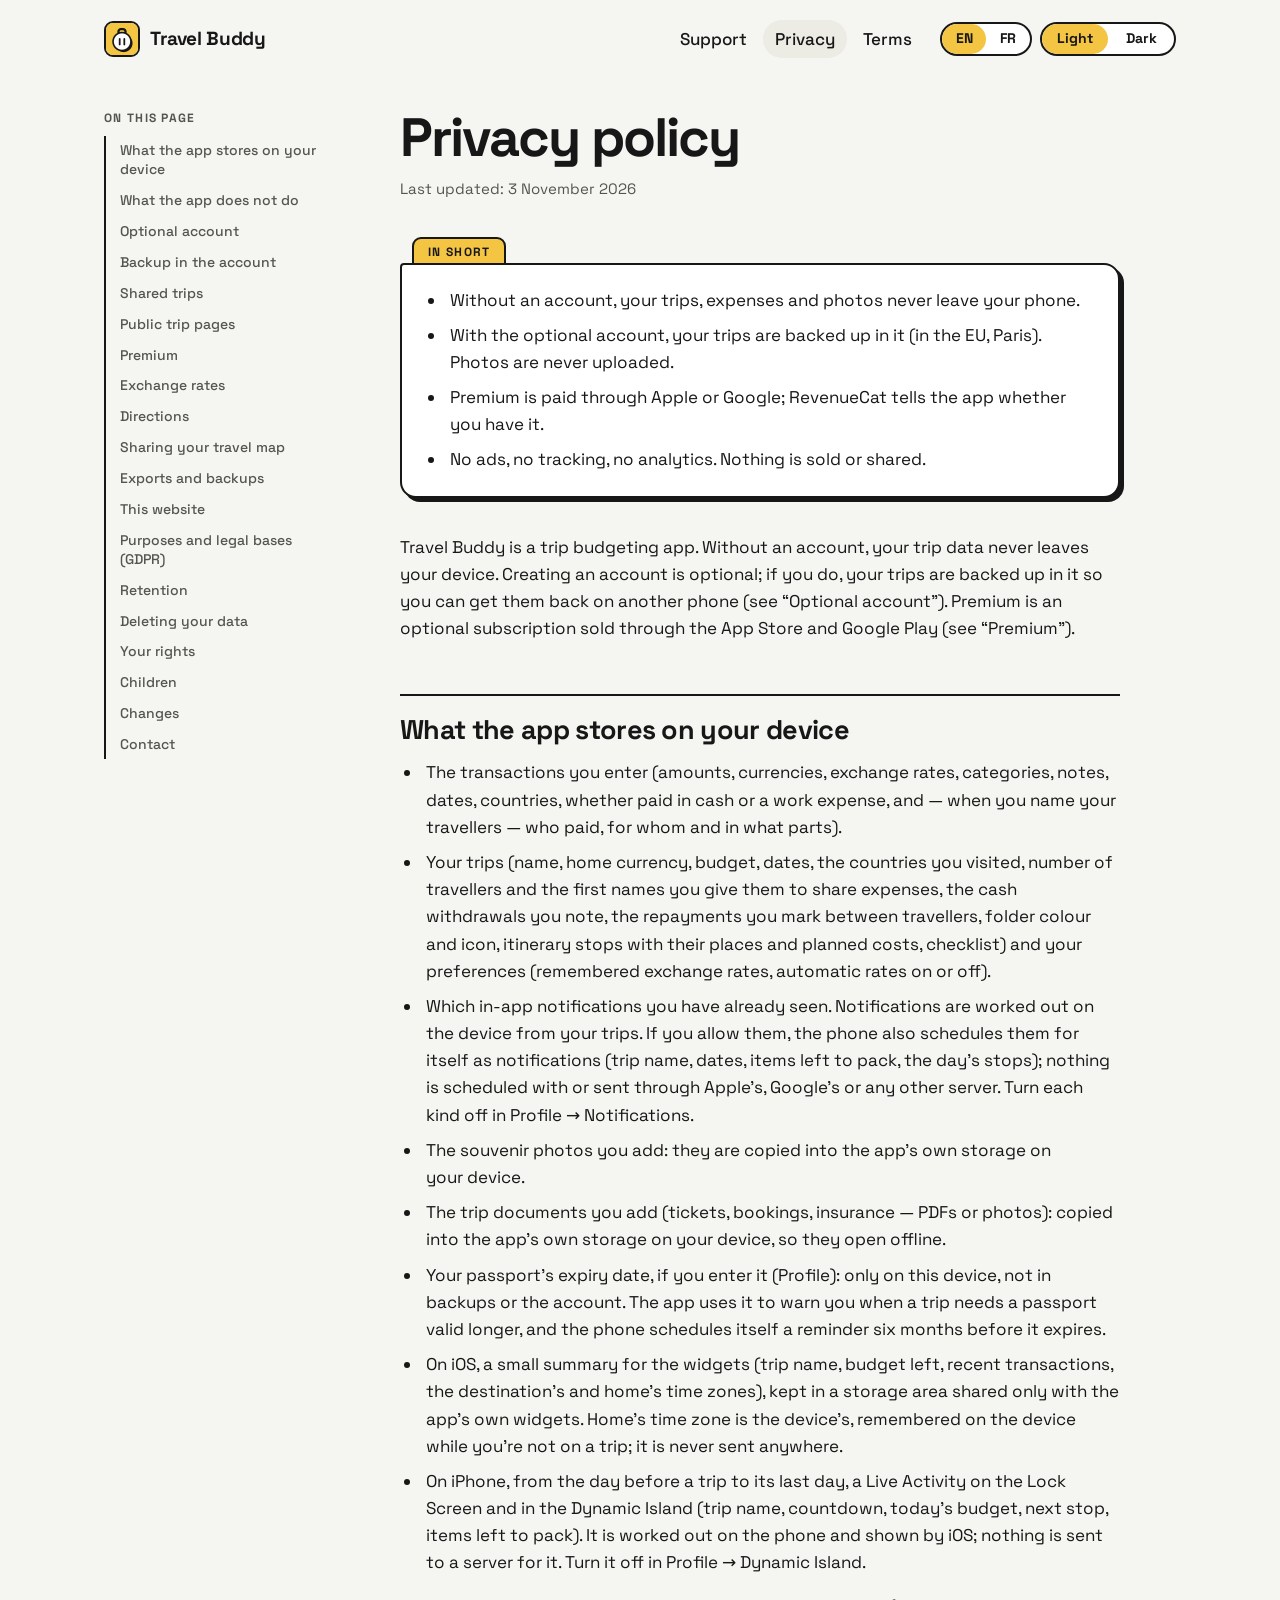
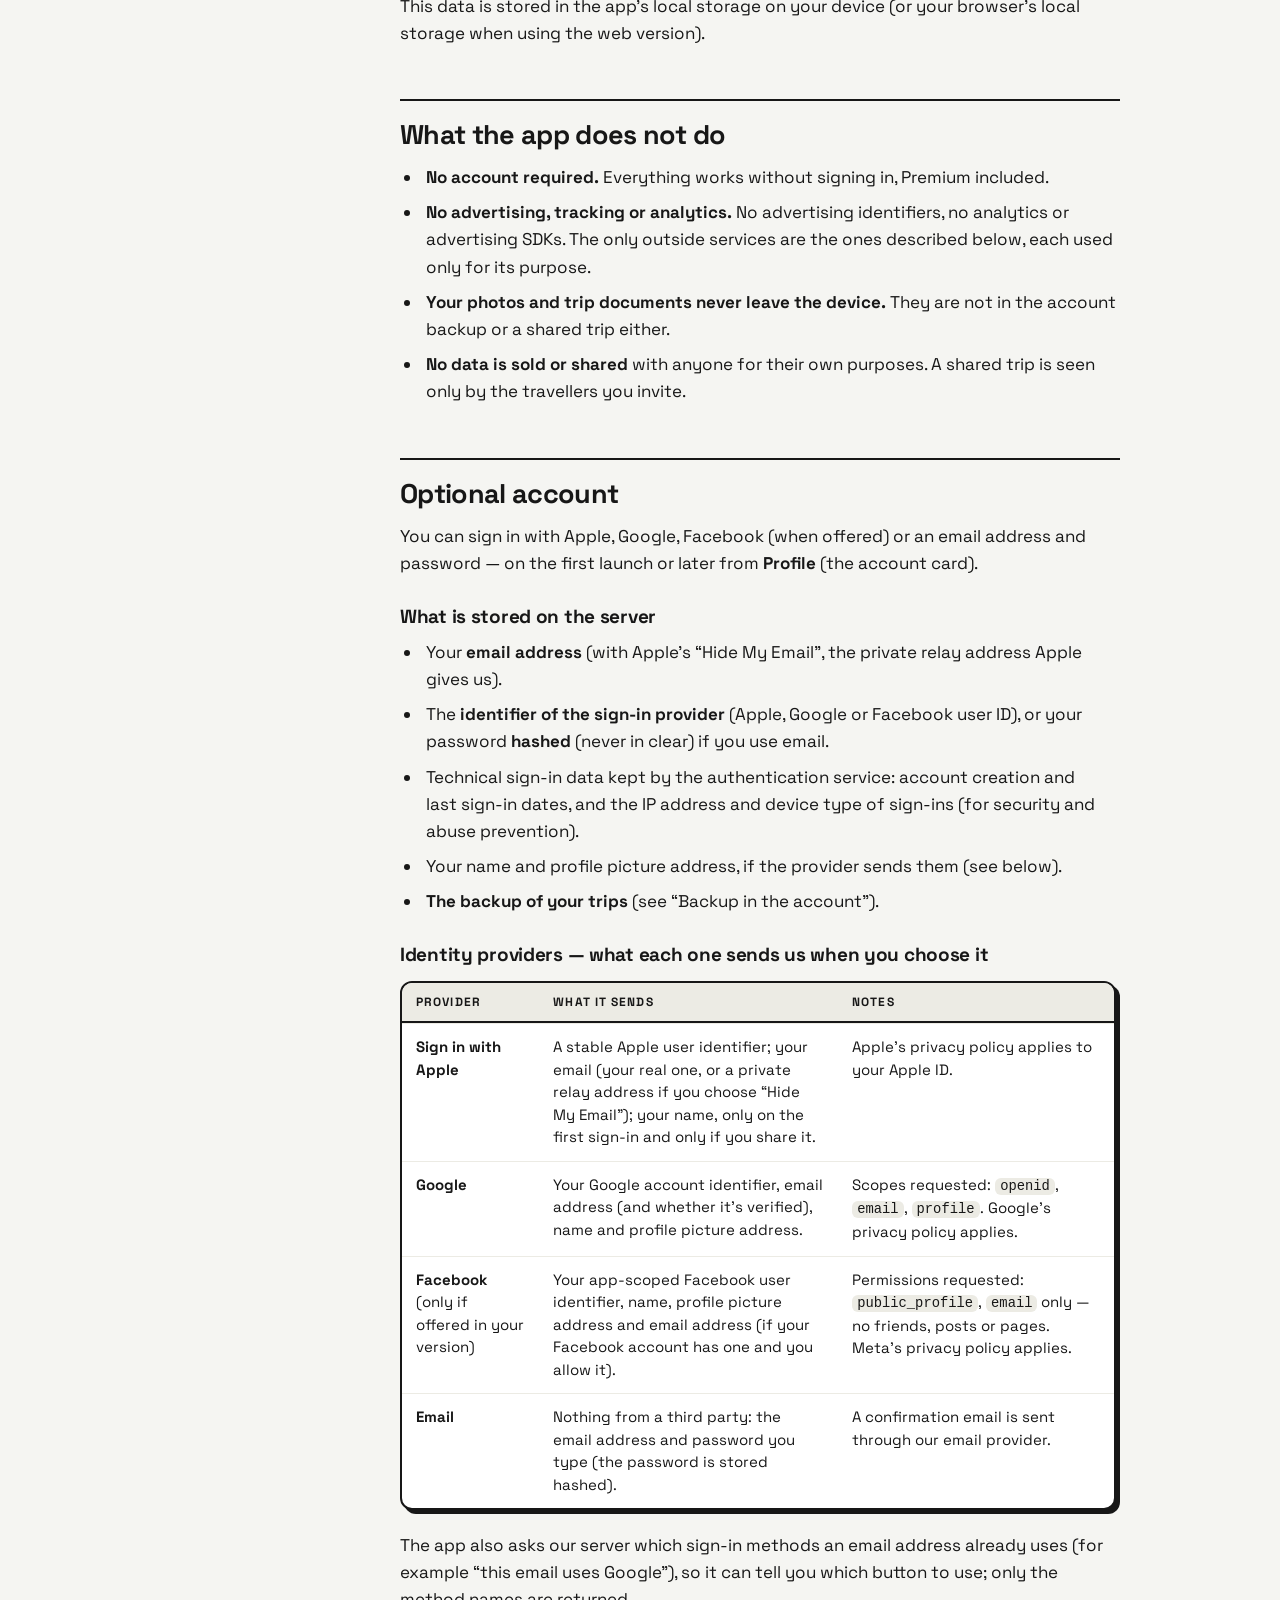
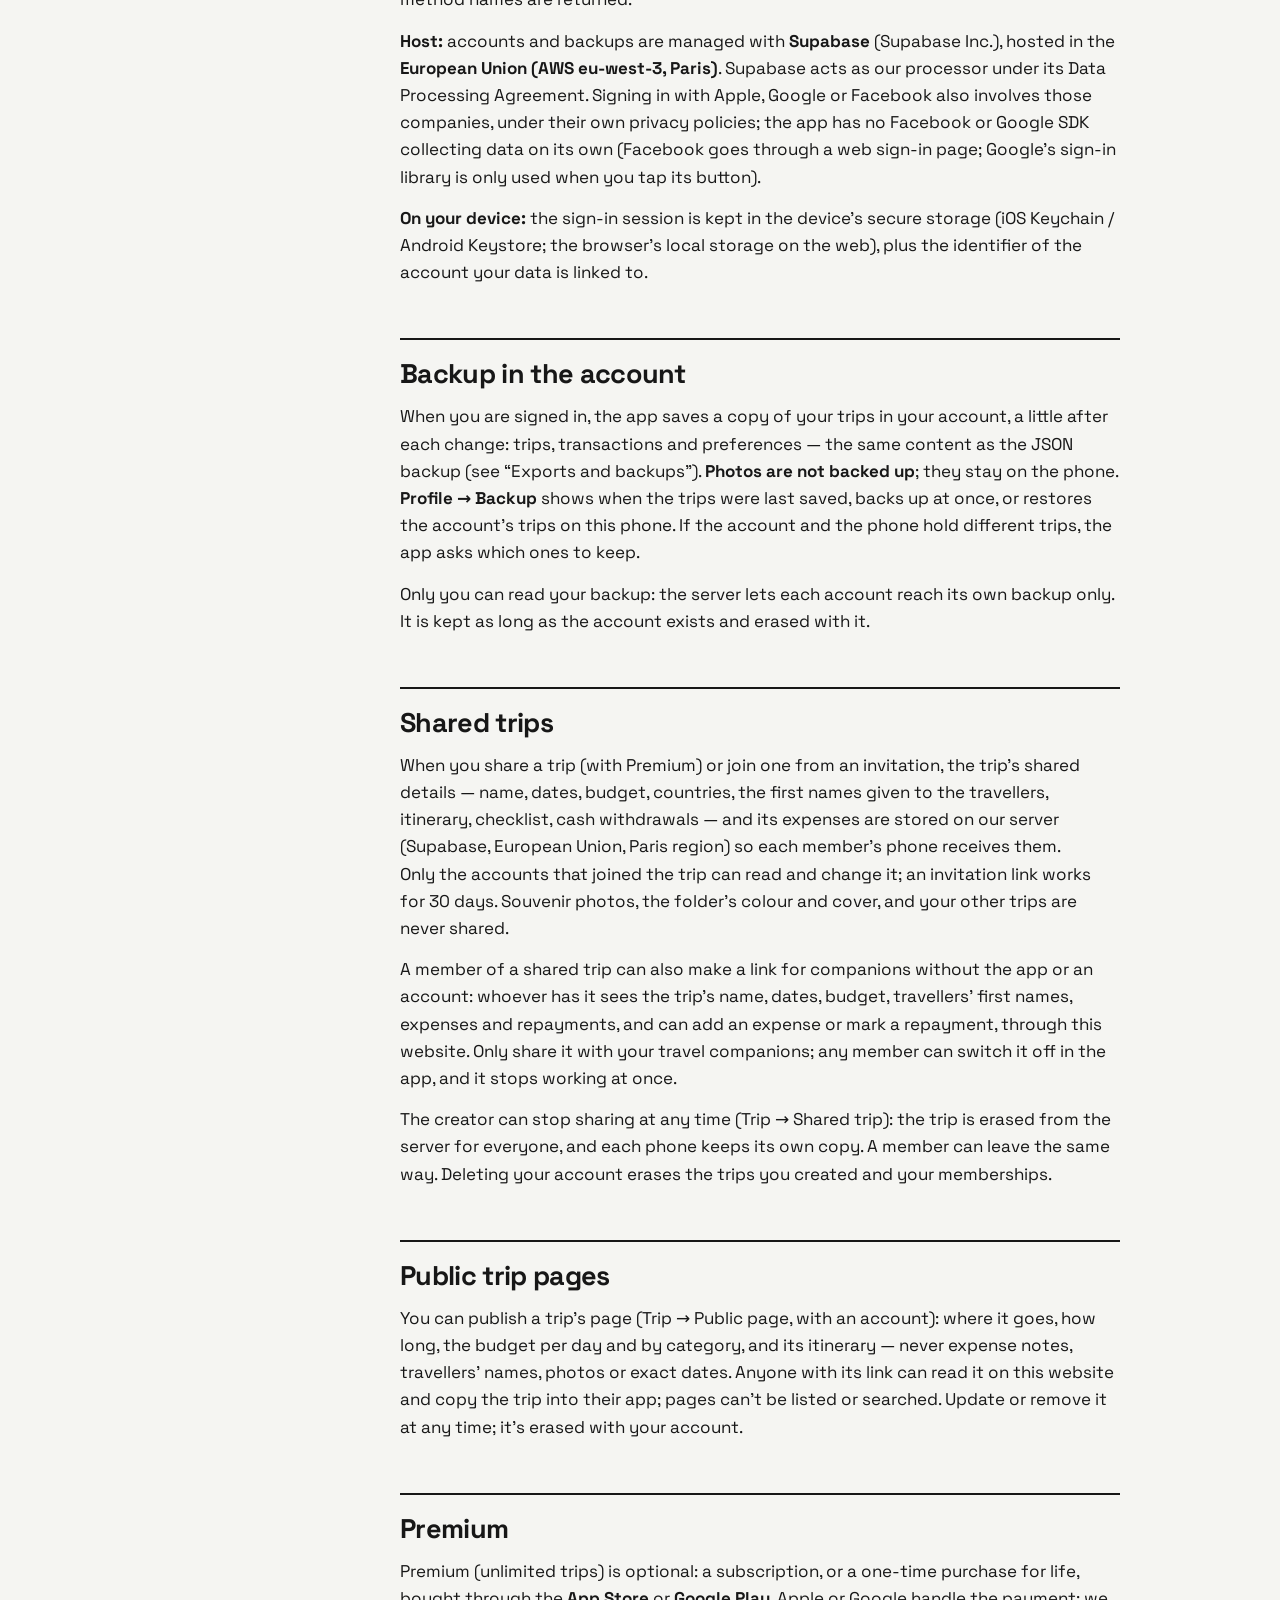
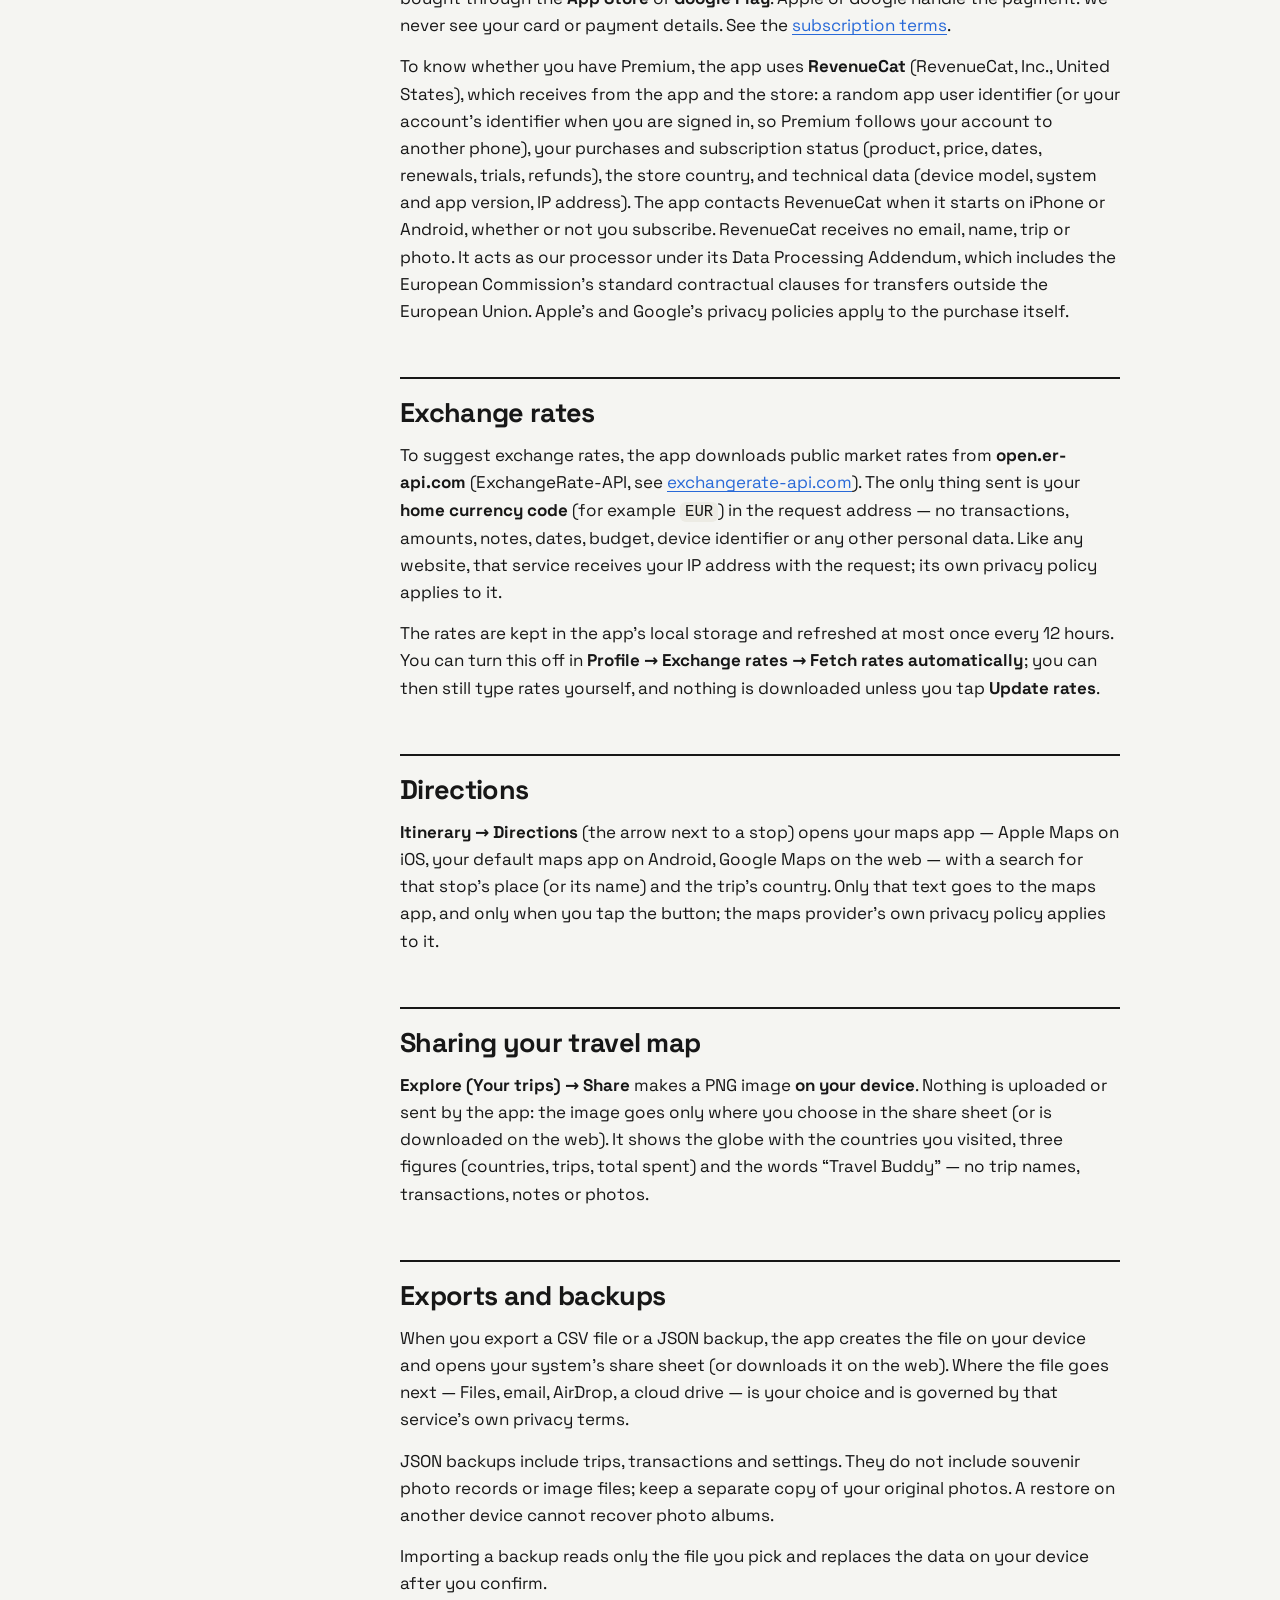
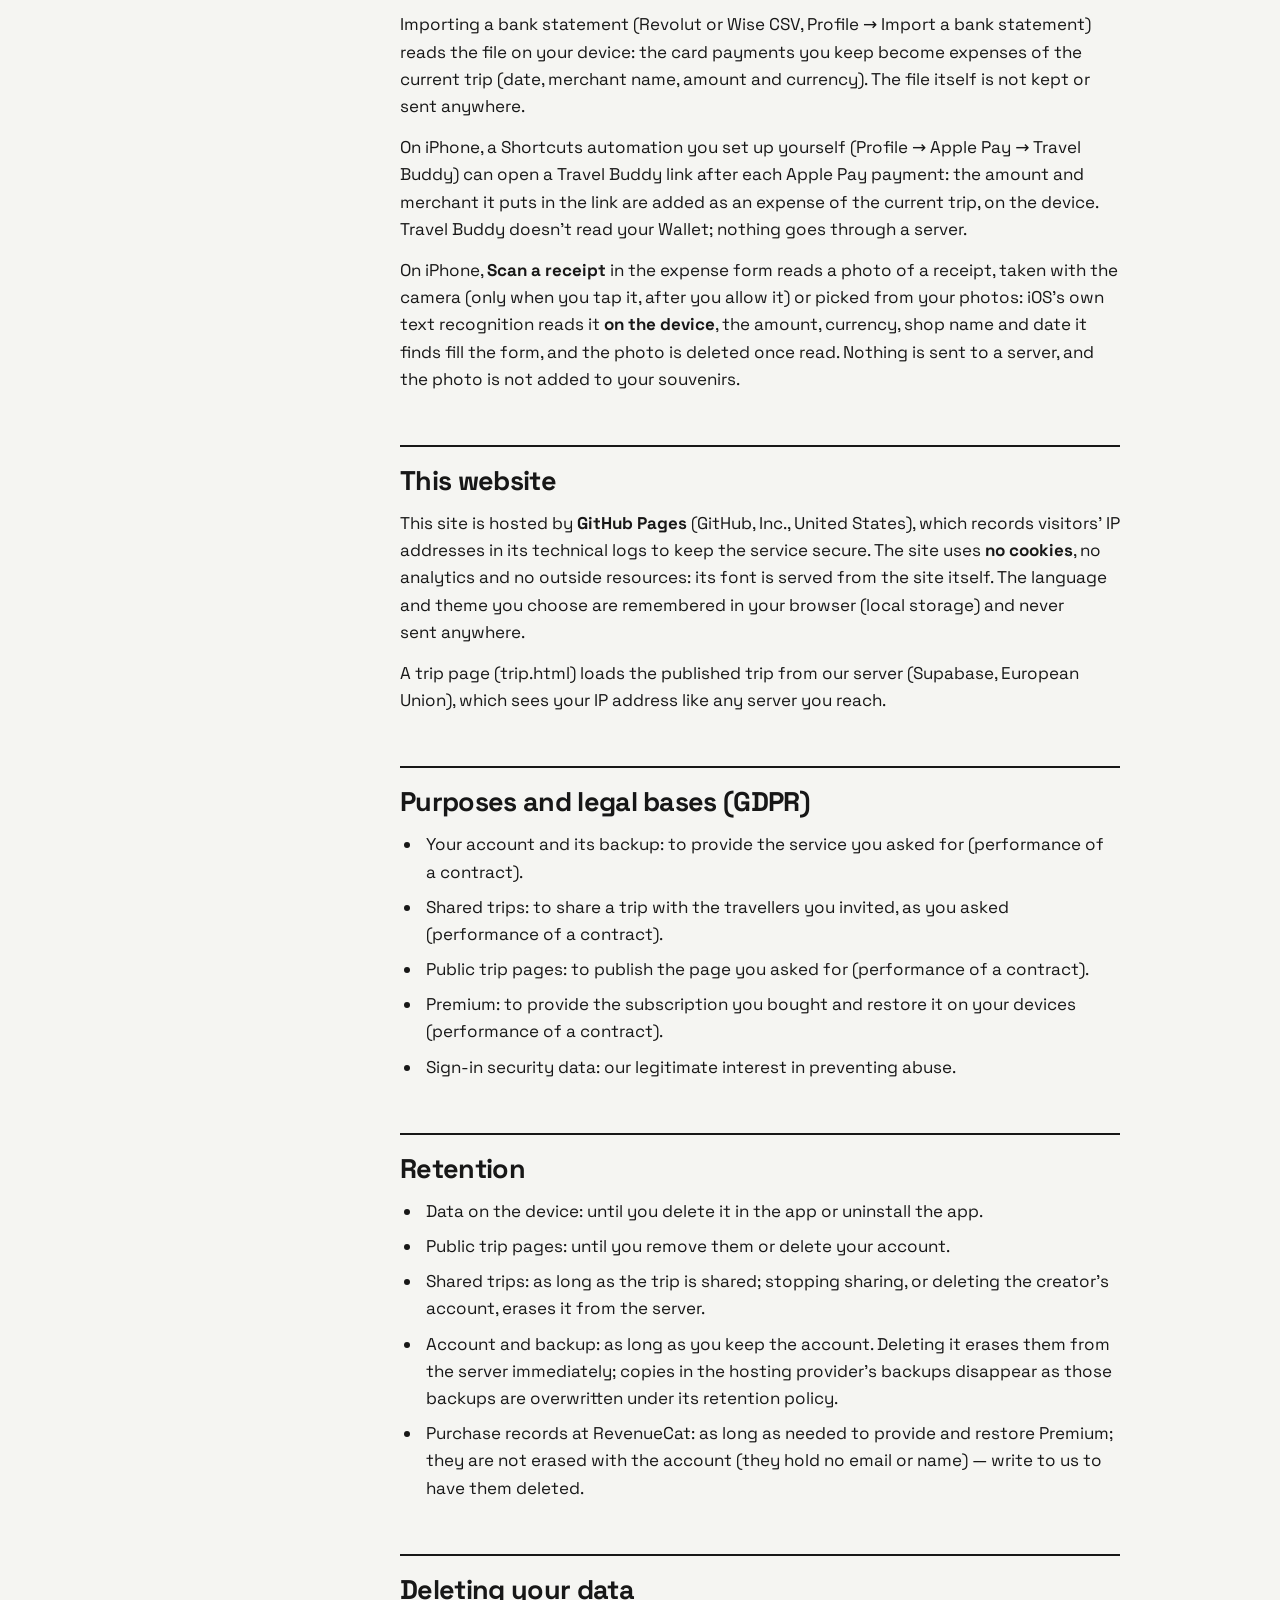
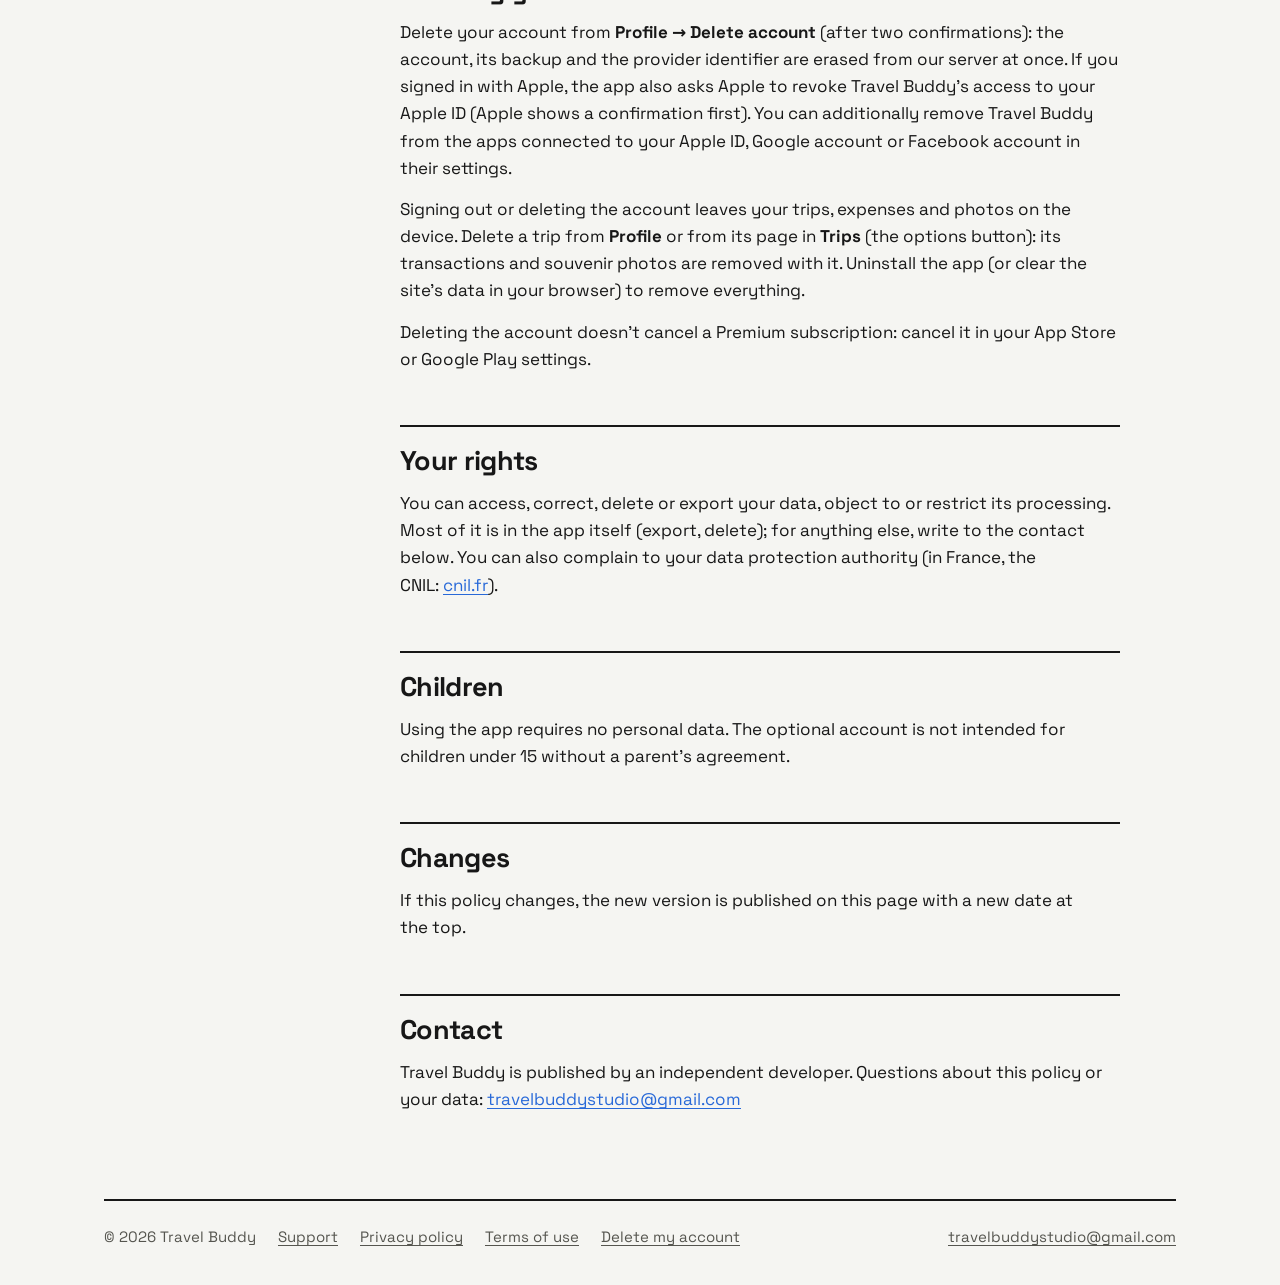
==== commit c98daf1a: "Group page for friends without the app; privacy: the guest link Co-Authored-By: Claude Opus 5.5 <nor" ====
--- a/privacy.html
+++ b/privacy.html
@@ -103,8 +103,8 @@
 
           <h2 id="what-the-app-stores-on-your-device">What the app stores on your device</h2>
           <ul>
-            <li>The transactions you enter (amounts, currencies, exchange rates, categories, notes, dates, countries, whether paid in cash or a work expense, and — when you name your travellers — who paid and for whom).</li>
-            <li>Your trips (name, home currency, budget, dates, the countries you visited, number of travellers and the first names you give them to share expenses, the cash withdrawals you note, folder colour and icon, itinerary stops with their places and planned costs, checklist) and your preferences (remembered exchange rates, automatic rates on or off).</li>
+            <li>The transactions you enter (amounts, currencies, exchange rates, categories, notes, dates, countries, whether paid in cash or a work expense, and — when you name your travellers — who paid, for whom and in what parts).</li>
+            <li>Your trips (name, home currency, budget, dates, the countries you visited, number of travellers and the first names you give them to share expenses, the cash withdrawals you note, the repayments you mark between travellers, folder colour and icon, itinerary stops with their places and planned costs, checklist) and your preferences (remembered exchange rates, automatic rates on or off).</li>
             <li>Which in-app notifications you have already seen. Notifications are worked out on the device from your trips. If you allow them, the phone also schedules them for itself as notifications (trip name, dates, items left to pack, the day’s stops); nothing is scheduled with or sent through Apple’s, Google’s or any other server. Turn each kind off in Profile → Notifications.</li>
             <li>The souvenir photos you add: they are copied into the app's own storage on your device.</li>
             <li>The trip documents you add (tickets, bookings, insurance — PDFs or photos): copied into the app's own storage on your device, so they open offline.</li>
@@ -156,6 +156,7 @@
 
           <h2 id="shared-trips">Shared trips</h2>
           <p>When you share a trip (with Premium) or join one from an invitation, the trip’s shared details — name, dates, budget, countries, the first names given to the travellers, itinerary, checklist, cash withdrawals — and its expenses are stored on our server (Supabase, European Union, Paris region) so each member’s phone receives them. Only the accounts that joined the trip can read and change it; an invitation link works for 30 days. Souvenir photos, the folder’s colour and cover, and your other trips are never shared.</p>
+          <p>A member of a shared trip can also make a link for companions without the app or an account: whoever has it sees the trip’s name, dates, budget, travellers’ first names, expenses and repayments, and can add an expense or mark a repayment, through this website. Only share it with your travel companions; any member can switch it off in the app, and it stops working at once.</p>
           <p>The creator can stop sharing at any time (Trip → Shared trip): the trip is erased from the server for everyone, and each phone keeps its own copy. A member can leave the same way. Deleting your account erases the trips you created and your memberships.</p>
 
           <h2 id="public-trip-pages">Public trip pages</h2>
@@ -241,8 +242,8 @@
 
           <h2 id="ce-que-l-app-conserve-sur-votre-appareil">Ce que l'app conserve sur votre appareil</h2>
           <ul>
-            <li>Les transactions que vous saisissez (montants, devises, taux de change, catégories, notes, dates, pays, paiement en liquide ou dépense pro et — si vous nommez vos voyageurs — qui a payé et pour qui).</li>
-            <li>Vos voyages (nom, devise de référence, budget, dates, pays visités, nombre de voyageurs et les prénoms que vous leur donnez pour partager les dépenses, les retraits d’espèces que vous notez, couleur et icône du dossier, étapes de l'itinéraire avec leurs lieux et coûts prévus, checklist) et vos préférences (taux de change mémorisés, taux automatiques activés ou non).</li>
+            <li>Les transactions que vous saisissez (montants, devises, taux de change, catégories, notes, dates, pays, paiement en liquide ou dépense pro et — si vous nommez vos voyageurs — qui a payé, pour qui et en quelles parts).</li>
+            <li>Vos voyages (nom, devise de référence, budget, dates, pays visités, nombre de voyageurs et les prénoms que vous leur donnez pour partager les dépenses, les retraits d’espèces que vous notez, les remboursements que vous marquez entre voyageurs, couleur et icône du dossier, étapes de l'itinéraire avec leurs lieux et coûts prévus, checklist) et vos préférences (taux de change mémorisés, taux automatiques activés ou non).</li>
             <li>Les notifications de l'app que vous avez déjà vues. Elles sont calculées sur l'appareil à partir de vos voyages. Si vous les autorisez, le téléphone les programme aussi lui-même en notifications (nom du voyage, dates, choses à emporter, étapes du jour) ; rien n'est programmé auprès des serveurs d'Apple, de Google ou d'un autre, ni envoyé par eux. Désactivez chaque type dans Profil → Notifications.</li>
             <li>Les photos souvenirs que vous ajoutez : elles sont copiées dans le stockage propre à l'app, sur votre appareil.</li>
             <li>Les documents de voyage que vous ajoutez (billets, réservations, assurance — PDF ou photos) : copiés dans le stockage propre à l'app, sur votre appareil, pour s'ouvrir sans réseau.</li>
@@ -294,6 +295,7 @@
 
           <h2 id="voyages-partages">Voyages partagés</h2>
           <p>Quand vous partagez un voyage (avec Premium) ou en rejoignez un depuis une invitation, les informations partagées du voyage — nom, dates, budget, pays, prénoms donnés aux voyageurs, itinéraire, checklist, retraits d’espèces — et ses dépenses sont enregistrées sur notre serveur (Supabase, Union européenne, région de Paris) pour que le téléphone de chaque membre les reçoive. Seuls les comptes qui ont rejoint le voyage peuvent le lire et le modifier ; un lien d’invitation est valable 30 jours. Les photos souvenirs, la couleur et la couverture du dossier, et vos autres voyages ne sont jamais partagés.</p>
+          <p>Un membre d’un voyage partagé peut aussi créer un lien pour des compagnons sans l’app ni compte : qui l’a voit le nom du voyage, ses dates, son budget, les prénoms des voyageurs, les dépenses et les remboursements, et peut ajouter une dépense ou marquer un remboursement, depuis ce site. Ne le partagez qu’avec vos compagnons de voyage ; n’importe quel membre peut le désactiver dans l’app, et il cesse aussitôt de fonctionner.</p>
           <p>Le créateur peut arrêter le partage à tout moment (Voyage → Voyage partagé) : le voyage est effacé du serveur pour tout le monde, et chaque téléphone garde sa copie. Un membre peut le quitter de la même façon. Supprimer votre compte efface les voyages que vous avez créés et vos adhésions.</p>
 
           <h2 id="pages-de-voyage-publiques">Pages de voyage publiques</h2>
